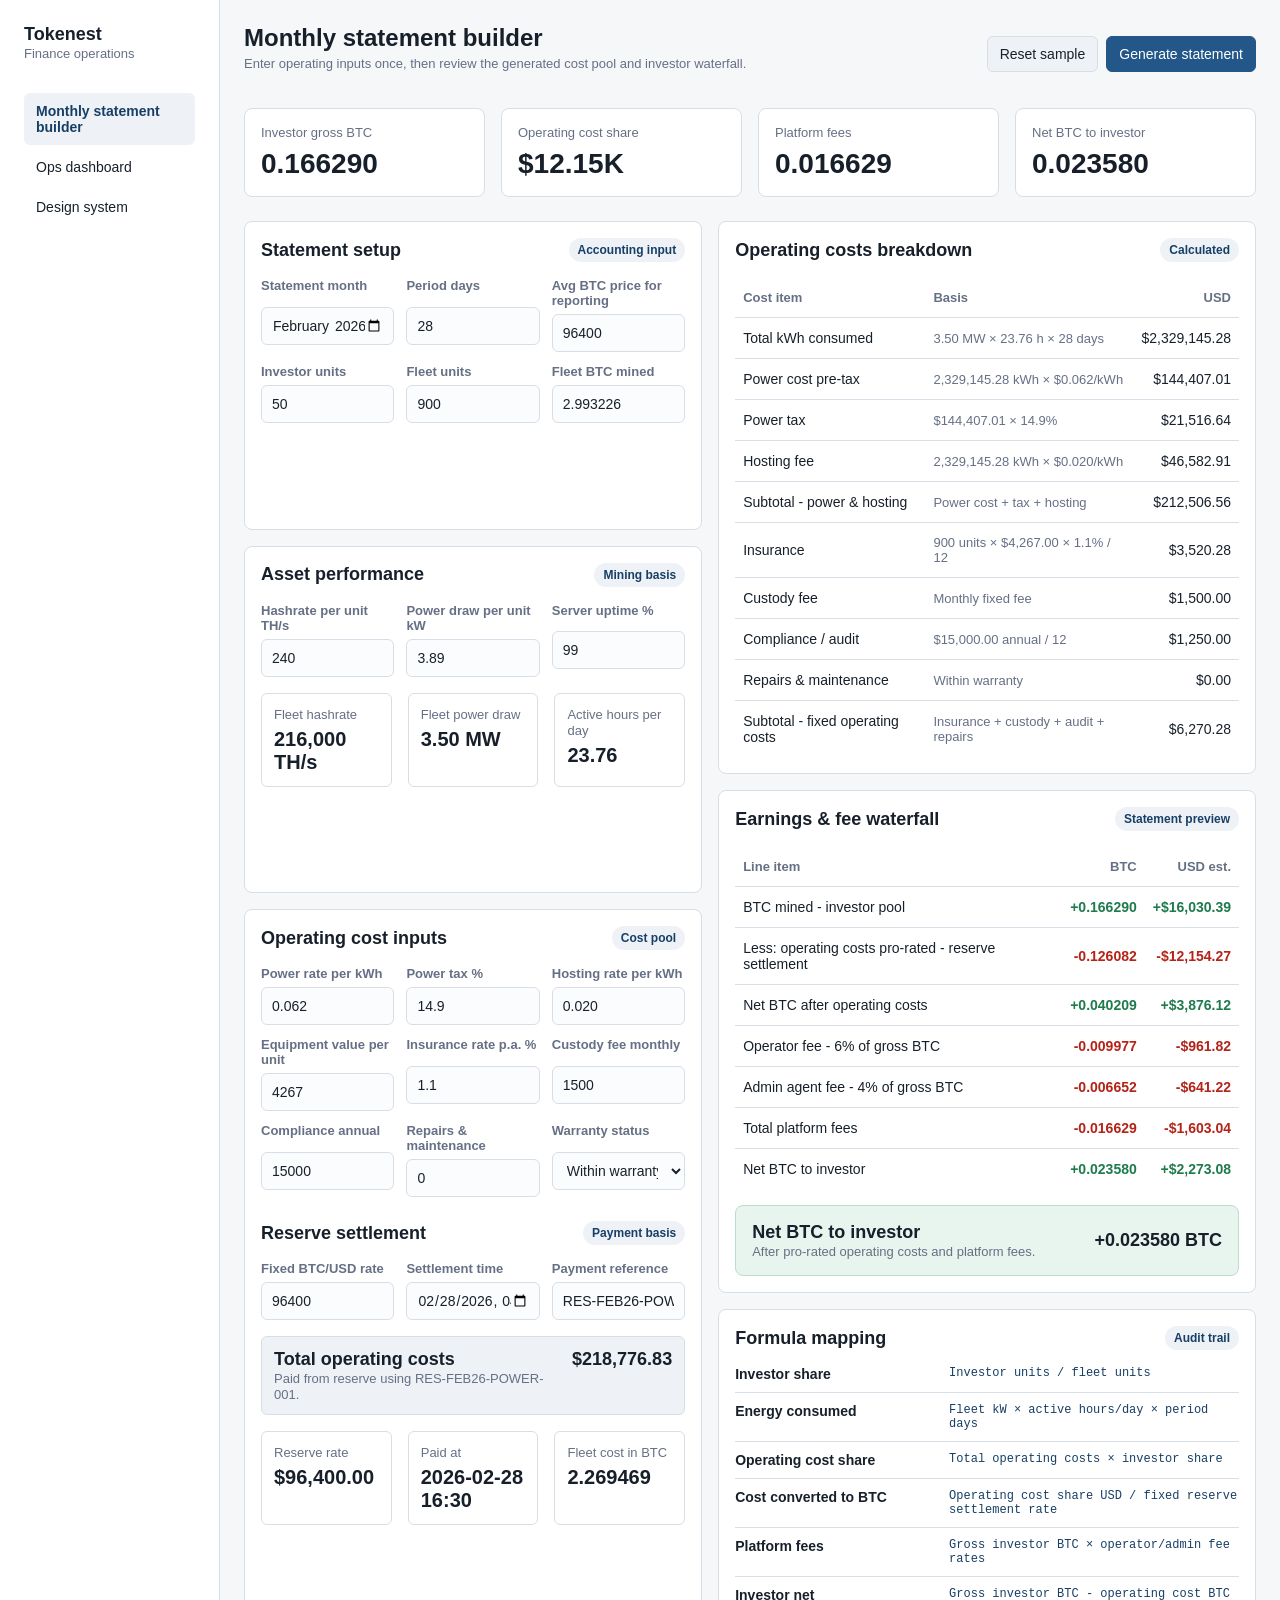
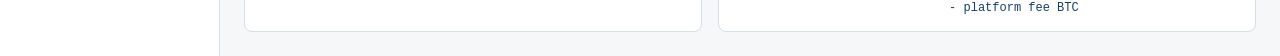
==== agent-style-demo/apps/tokenest-accounting-statement/index.html @ eafc8afa "Add Tokenest accounting statement demo" ====
<!doctype html>
<html lang="en">
  <head>
    <meta charset="utf-8">
    <meta name="viewport" content="width=device-width, initial-scale=1">
    <title>Tokenest Monthly Statement Builder</title>
    <link rel="stylesheet" href="../shared/shared.css">
    <style>
      :root {
        --field-bg: #fbfcfe;
        --accent-soft: #e8f4ee;
      }

      .workspace {
        display: grid;
        gap: var(--space-md);
        grid-template-columns: minmax(360px, 0.92fr) minmax(420px, 1.08fr);
      }

      .section-band {
        display: grid;
        gap: var(--space-md);
      }

      .form-grid {
        display: grid;
        gap: 12px;
        grid-template-columns: repeat(3, minmax(0, 1fr));
      }

      .form-grid.two {
        grid-template-columns: repeat(2, minmax(0, 1fr));
      }

      .field {
        display: grid;
        gap: 6px;
        min-width: 0;
      }

      label {
        color: var(--color-muted);
        font-size: var(--font-size-sm);
        font-weight: 650;
      }

      input,
      select {
        background: var(--field-bg);
        border: 1px solid var(--color-border);
        border-radius: var(--radius-sm);
        color: var(--color-text);
        font: inherit;
        height: 38px;
        min-width: 0;
        padding: 0 10px;
        width: 100%;
      }

      input:focus,
      select:focus {
        border-color: var(--color-brand);
        box-shadow: 0 0 0 3px rgba(35, 87, 137, 0.12);
        outline: 0;
      }

      .subhead {
        align-items: center;
        display: flex;
        justify-content: space-between;
        gap: var(--space-sm);
        margin-bottom: var(--space-md);
      }

      .subhead h2 {
        margin-bottom: 0;
      }

      .pill {
        background: var(--color-surface-muted);
        border-radius: 999px;
        color: var(--color-brand-strong);
        display: inline-flex;
        font-size: 12px;
        font-weight: 750;
        padding: 5px 9px;
        white-space: nowrap;
      }

      .line-total {
        background: var(--color-surface-muted);
        border: 1px solid var(--color-border);
        border-radius: var(--radius-sm);
        display: grid;
        grid-template-columns: minmax(0, 1fr) auto;
        gap: var(--space-sm);
        margin-top: var(--space-md);
        padding: 12px;
      }

      .line-total strong,
      .waterfall-total strong {
        font-size: var(--font-size-lg);
      }

      .formula-list {
        display: grid;
        gap: 10px;
      }

      .formula-row {
        border-bottom: 1px solid var(--color-border);
        display: grid;
        gap: 4px;
        grid-template-columns: minmax(150px, 0.42fr) minmax(0, 0.58fr);
        padding-bottom: 10px;
      }

      .formula-row:last-child {
        border-bottom: 0;
        padding-bottom: 0;
      }

      .formula-row code {
        color: var(--color-brand-strong);
        font-family: ui-monospace, SFMono-Regular, Menlo, Consolas, monospace;
        font-size: 12px;
        white-space: normal;
      }

      .table-wrap {
        overflow-x: auto;
      }

      .number {
        font-variant-numeric: tabular-nums;
        text-align: right;
        white-space: nowrap;
      }

      .waterfall-table td:nth-child(2),
      .waterfall-table td:nth-child(3),
      .waterfall-table th:nth-child(2),
      .waterfall-table th:nth-child(3) {
        text-align: right;
      }

      .positive {
        color: var(--color-success);
        font-weight: 700;
      }

      .negative {
        color: var(--color-danger);
        font-weight: 700;
      }

      .waterfall-total {
        align-items: center;
        background: var(--accent-soft);
        border: 1px solid #b9dec9;
        border-radius: var(--radius-md);
        display: grid;
        gap: var(--space-sm);
        grid-template-columns: minmax(0, 1fr) auto;
        margin-top: var(--space-md);
        padding: var(--space-md);
      }

      .audit-grid {
        display: grid;
        gap: var(--space-md);
        grid-template-columns: repeat(3, minmax(0, 1fr));
      }

      .audit-box {
        border: 1px solid var(--color-border);
        border-radius: var(--radius-sm);
        padding: 12px;
      }

      .audit-box strong {
        display: block;
        font-size: 20px;
        margin-top: 6px;
      }

      @media (max-width: 1180px) {
        .workspace,
        .content-grid {
          grid-template-columns: 1fr;
        }
      }

      @media (max-width: 760px) {
        .form-grid,
        .form-grid.two,
        .audit-grid,
        .metric-grid {
          grid-template-columns: 1fr;
        }

        .formula-row,
        .line-total,
        .waterfall-total {
          grid-template-columns: 1fr;
        }

        .number {
          text-align: left;
        }
      }
    </style>
  </head>
  <body>
    <div class="shell">
      <aside class="nav">
        <div class="brand">
          <strong>Tokenest</strong>
          <span>Finance operations</span>
        </div>
        <a class="active" href="#">Monthly statement builder</a>
        <a href="../codex-ops-dashboard/index.html">Ops dashboard</a>
        <a href="../../docs/design-system.md">Design system</a>
      </aside>

      <main class="main">
        <header class="topbar">
          <div>
            <h1>Monthly statement builder</h1>
            <p class="muted">Enter operating inputs once, then review the generated cost pool and investor waterfall.</p>
          </div>
          <div class="actions">
            <button class="btn secondary" type="button" id="resetBtn">Reset sample</button>
            <button class="btn primary" type="button">Generate statement</button>
          </div>
        </header>

        <section class="metric-grid" aria-label="Statement summary">
          <div class="panel">
            <div class="metric-label">Investor gross BTC</div>
            <div class="metric-value" id="metricInvestorBtc">0.166290</div>
          </div>
          <div class="panel">
            <div class="metric-label">Operating cost share</div>
            <div class="metric-value" id="metricCostShare">$12.15k</div>
          </div>
          <div class="panel">
            <div class="metric-label">Platform fees</div>
            <div class="metric-value" id="metricFees">0.016629</div>
          </div>
          <div class="panel">
            <div class="metric-label">Net BTC to investor</div>
            <div class="metric-value" id="metricNetBtc">0.023588</div>
          </div>
        </section>

        <section class="workspace">
          <div class="section-band">
            <div class="panel">
              <div class="subhead">
                <h2>Statement setup</h2>
                <span class="pill">Accounting input</span>
              </div>
              <div class="form-grid">
                <div class="field">
                  <label for="statementMonth">Statement month</label>
                  <input id="statementMonth" type="month" value="2026-02">
                </div>
                <div class="field">
                  <label for="periodDays">Period days</label>
                  <input id="periodDays" type="number" min="1" step="1" value="28">
                </div>
                <div class="field">
                  <label for="btcPrice">Avg BTC price for reporting</label>
                  <input id="btcPrice" type="number" min="0" step="100" value="96400">
                </div>
                <div class="field">
                  <label for="investorUnits">Investor units</label>
                  <input id="investorUnits" type="number" min="0" step="1" value="50">
                </div>
                <div class="field">
                  <label for="fleetUnits">Fleet units</label>
                  <input id="fleetUnits" type="number" min="1" step="1" value="900">
                </div>
                <div class="field">
                  <label for="grossBtc">Fleet BTC mined</label>
                  <input id="grossBtc" type="number" min="0" step="0.000001" value="2.993226">
                </div>
              </div>
            </div>

            <div class="panel">
              <div class="subhead">
                <h2>Asset performance</h2>
                <span class="pill">Mining basis</span>
              </div>
              <div class="form-grid">
                <div class="field">
                  <label for="hashratePerUnit">Hashrate per unit TH/s</label>
                  <input id="hashratePerUnit" type="number" min="0" step="1" value="240">
                </div>
                <div class="field">
                  <label for="powerDrawUnit">Power draw per unit kW</label>
                  <input id="powerDrawUnit" type="number" min="0" step="0.01" value="3.89">
                </div>
                <div class="field">
                  <label for="uptime">Server uptime %</label>
                  <input id="uptime" type="number" min="0" max="100" step="0.1" value="99">
                </div>
              </div>
              <div class="audit-grid" style="margin-top: 16px;">
                <div class="audit-box">
                  <span class="muted">Fleet hashrate</span>
                  <strong id="fleetHashrate">216,000 TH/s</strong>
                </div>
                <div class="audit-box">
                  <span class="muted">Fleet power draw</span>
                  <strong id="fleetPower">3.50 MW</strong>
                </div>
                <div class="audit-box">
                  <span class="muted">Active hours per day</span>
                  <strong id="activeHours">23.76</strong>
                </div>
              </div>
            </div>

            <div class="panel">
              <div class="subhead">
                <h2>Operating cost inputs</h2>
                <span class="pill">Cost pool</span>
              </div>
              <div class="form-grid">
                <div class="field">
                  <label for="powerRate">Power rate per kWh</label>
                  <input id="powerRate" type="number" min="0" step="0.001" value="0.062">
                </div>
                <div class="field">
                  <label for="powerTaxRate">Power tax %</label>
                  <input id="powerTaxRate" type="number" min="0" step="0.1" value="14.9">
                </div>
                <div class="field">
                  <label for="hostingRate">Hosting rate per kWh</label>
                  <input id="hostingRate" type="number" min="0" step="0.001" value="0.020">
                </div>
                <div class="field">
                  <label for="equipmentValue">Equipment value per unit</label>
                  <input id="equipmentValue" type="number" min="0" step="1" value="4267">
                </div>
                <div class="field">
                  <label for="insuranceRate">Insurance rate p.a. %</label>
                  <input id="insuranceRate" type="number" min="0" step="0.1" value="1.1">
                </div>
                <div class="field">
                  <label for="custodyFee">Custody fee monthly</label>
                  <input id="custodyFee" type="number" min="0" step="1" value="1500">
                </div>
                <div class="field">
                  <label for="auditAnnual">Compliance annual</label>
                  <input id="auditAnnual" type="number" min="0" step="100" value="15000">
                </div>
                <div class="field">
                  <label for="maintenance">Repairs & maintenance</label>
                  <input id="maintenance" type="number" min="0" step="100" value="0">
                </div>
                <div class="field">
                  <label for="warrantyStatus">Warranty status</label>
                  <select id="warrantyStatus">
                    <option>Within warranty</option>
                    <option>Out of warranty</option>
                  </select>
                </div>
              </div>
              <div class="subhead" style="margin-top: 24px;">
                <h2>Reserve settlement</h2>
                <span class="pill">Payment basis</span>
              </div>
              <div class="form-grid">
                <div class="field">
                  <label for="settlementRate">Fixed BTC/USD rate</label>
                  <input id="settlementRate" type="number" min="0" step="100" value="96400">
                </div>
                <div class="field">
                  <label for="settlementAt">Settlement time</label>
                  <input id="settlementAt" type="datetime-local" value="2026-02-28T16:30">
                </div>
                <div class="field">
                  <label for="settlementRef">Payment reference</label>
                  <input id="settlementRef" type="text" value="RES-FEB26-POWER-001">
                </div>
              </div>
              <div class="line-total">
                <span>
                  <strong>Total operating costs</strong><br>
                  <span class="muted" id="settlementSummary">Full fleet monthly cost pool paid from reserve, before investor pro-ration.</span>
                </span>
                <strong class="number" id="totalOperatingCosts">$218,762.52</strong>
              </div>
              <div class="audit-grid" style="margin-top: 16px;">
                <div class="audit-box">
                  <span class="muted">Reserve rate</span>
                  <strong id="settlementRatePreview">$96,400</strong>
                </div>
                <div class="audit-box">
                  <span class="muted">Paid at</span>
                  <strong id="settlementTimePreview">2026-02-28 16:30</strong>
                </div>
                <div class="audit-box">
                  <span class="muted">Fleet cost in BTC</span>
                  <strong id="fleetCostBtc">2.269321</strong>
                </div>
              </div>
            </div>
          </div>

          <div class="section-band">
            <div class="panel">
              <div class="subhead">
                <h2>Operating costs breakdown</h2>
                <span class="pill">Calculated</span>
              </div>
              <div class="table-wrap">
                <table>
                  <thead>
                    <tr>
                      <th>Cost item</th>
                      <th>Basis</th>
                      <th class="number">USD</th>
                    </tr>
                  </thead>
                  <tbody id="costRows"></tbody>
                </table>
              </div>
            </div>

            <div class="panel">
              <div class="subhead">
                <h2>Earnings & fee waterfall</h2>
                <span class="pill">Statement preview</span>
              </div>
              <div class="table-wrap">
                <table class="waterfall-table">
                  <thead>
                    <tr>
                      <th>Line item</th>
                      <th>BTC</th>
                      <th>USD est.</th>
                    </tr>
                  </thead>
                  <tbody id="waterfallRows"></tbody>
                </table>
              </div>
              <div class="waterfall-total">
                <span>
                  <strong>Net BTC to investor</strong><br>
                  <span class="muted">After pro-rated operating costs and platform fees.</span>
                </span>
                <strong class="number" id="netInvestorTotal">+0.023588 BTC</strong>
              </div>
            </div>

            <div class="panel">
              <div class="subhead">
                <h2>Formula mapping</h2>
                <span class="pill">Audit trail</span>
              </div>
              <div class="formula-list">
                <div class="formula-row">
                  <strong>Investor share</strong>
                  <code>Investor units / fleet units</code>
                </div>
                <div class="formula-row">
                  <strong>Energy consumed</strong>
                  <code>Fleet kW × active hours/day × period days</code>
                </div>
                <div class="formula-row">
                  <strong>Operating cost share</strong>
                  <code>Total operating costs × investor share</code>
                </div>
                <div class="formula-row">
                  <strong>Cost converted to BTC</strong>
                  <code>Operating cost share USD / fixed reserve settlement rate</code>
                </div>
                <div class="formula-row">
                  <strong>Platform fees</strong>
                  <code>Gross investor BTC × operator/admin fee rates</code>
                </div>
                <div class="formula-row">
                  <strong>Investor net</strong>
                  <code>Gross investor BTC - operating cost BTC - platform fee BTC</code>
                </div>
              </div>
            </div>
          </div>
        </section>
      </main>
    </div>

    <script>
      const defaults = {
        periodDays: 28,
        btcPrice: 96400,
        settlementRate: 96400,
        investorUnits: 50,
        fleetUnits: 900,
        grossBtc: 2.993226,
        hashratePerUnit: 240,
        powerDrawUnit: 3.89,
        uptime: 99,
        powerRate: 0.062,
        powerTaxRate: 14.9,
        hostingRate: 0.02,
        equipmentValue: 4267,
        insuranceRate: 1.1,
        custodyFee: 1500,
        auditAnnual: 15000,
        maintenance: 0
      };

      const ids = Object.keys(defaults);
      const money = new Intl.NumberFormat("en-US", {
        style: "currency",
        currency: "USD",
        maximumFractionDigits: 2
      });
      const compactMoney = new Intl.NumberFormat("en-US", {
        style: "currency",
        currency: "USD",
        notation: "compact",
        maximumFractionDigits: 2
      });
      const number = new Intl.NumberFormat("en-US", { maximumFractionDigits: 2 });

      function value(id) {
        return Number(document.getElementById(id).value) || 0;
      }

      function btc(value) {
        const sign = value > 0 ? "+" : value < 0 ? "-" : "";
        return `${sign}${Math.abs(value).toFixed(6)}`;
      }

      function usd(value) {
        const sign = value > 0 ? "+" : value < 0 ? "-" : "";
        return `${sign}${money.format(Math.abs(value))}`;
      }

      function row(label, basis, amount) {
        return `<tr><td>${label}</td><td class="muted">${basis}</td><td class="number">${money.format(amount)}</td></tr>`;
      }

      function displayDateTime(value) {
        if (!value) return "Not set";
        return value.replace("T", " ");
      }

      function waterfallRow(label, btcAmount, usdAmount, kind) {
        const tone = kind === "negative" ? "negative" : kind === "positive" ? "positive" : "";
        return `<tr><td>${label}</td><td class="number ${tone}">${btc(btcAmount)}</td><td class="number ${tone}">${usd(usdAmount)}</td></tr>`;
      }

      function calculate() {
        const periodDays = value("periodDays");
        const btcPrice = value("btcPrice");
        const settlementRate = value("settlementRate");
        const investorUnits = value("investorUnits");
        const fleetUnits = Math.max(value("fleetUnits"), 1);
        const share = investorUnits / fleetUnits;
        const grossBtc = value("grossBtc");
        const uptime = value("uptime") / 100;
        const activeHours = 24 * uptime;
        const fleetHashrate = fleetUnits * value("hashratePerUnit");
        const fleetKw = fleetUnits * value("powerDrawUnit");
        const fleetMw = fleetKw / 1000;
        const kwh = fleetKw * activeHours * periodDays;
        const powerCost = kwh * value("powerRate");
        const powerTax = powerCost * value("powerTaxRate") / 100;
        const hostingFee = kwh * value("hostingRate");
        const insurance = fleetUnits * value("equipmentValue") * value("insuranceRate") / 100 / 12;
        const custodyFee = value("custodyFee");
        const compliance = value("auditAnnual") / 12;
        const maintenance = value("maintenance");
        const powerHostingSubtotal = powerCost + powerTax + hostingFee;
        const fixedSubtotal = insurance + custodyFee + compliance + maintenance;
        const totalOperating = powerHostingSubtotal + fixedSubtotal;
        const investorGrossBtc = grossBtc * share;
        const investorGrossUsd = investorGrossBtc * btcPrice;
        const operatingShareUsd = totalOperating * share;
        const operatingShareBtc = settlementRate ? operatingShareUsd / settlementRate : 0;
        const netAfterCostsBtc = investorGrossBtc - operatingShareBtc;
        const operatorFeeBtc = investorGrossBtc * 0.06;
        const adminFeeBtc = investorGrossBtc * 0.04;
        const totalFeeBtc = operatorFeeBtc + adminFeeBtc;
        const netInvestorBtc = netAfterCostsBtc - totalFeeBtc;

        document.getElementById("fleetHashrate").textContent = `${number.format(fleetHashrate)} TH/s`;
        document.getElementById("fleetPower").textContent = `${fleetMw.toFixed(2)} MW`;
        document.getElementById("activeHours").textContent = activeHours.toFixed(2);
        document.getElementById("totalOperatingCosts").textContent = money.format(totalOperating);
        document.getElementById("settlementRatePreview").textContent = money.format(settlementRate);
        document.getElementById("settlementTimePreview").textContent = displayDateTime(document.getElementById("settlementAt").value);
        document.getElementById("fleetCostBtc").textContent = settlementRate ? (totalOperating / settlementRate).toFixed(6) : "0.000000";
        document.getElementById("settlementSummary").textContent = `Paid from reserve using ${document.getElementById("settlementRef").value || "no payment reference"}.`;
        document.getElementById("metricInvestorBtc").textContent = investorGrossBtc.toFixed(6);
        document.getElementById("metricCostShare").textContent = compactMoney.format(operatingShareUsd);
        document.getElementById("metricFees").textContent = totalFeeBtc.toFixed(6);
        document.getElementById("metricNetBtc").textContent = netInvestorBtc.toFixed(6);
        document.getElementById("netInvestorTotal").textContent = `${btc(netInvestorBtc)} BTC`;

        document.getElementById("costRows").innerHTML = [
          row("Total kWh consumed", `${fleetMw.toFixed(2)} MW × ${activeHours.toFixed(2)} h × ${periodDays} days`, kwh),
          row("Power cost pre-tax", `${number.format(kwh)} kWh × $${value("powerRate").toFixed(3)}/kWh`, powerCost),
          row("Power tax", `${money.format(powerCost)} × ${value("powerTaxRate").toFixed(1)}%`, powerTax),
          row("Hosting fee", `${number.format(kwh)} kWh × $${value("hostingRate").toFixed(3)}/kWh`, hostingFee),
          row("Subtotal - power & hosting", "Power cost + tax + hosting", powerHostingSubtotal),
          row("Insurance", `${fleetUnits} units × ${money.format(value("equipmentValue"))} × ${value("insuranceRate").toFixed(1)}% / 12`, insurance),
          row("Custody fee", "Monthly fixed fee", custodyFee),
          row("Compliance / audit", `${money.format(value("auditAnnual"))} annual / 12`, compliance),
          row("Repairs & maintenance", document.getElementById("warrantyStatus").value, maintenance),
          row("Subtotal - fixed operating costs", "Insurance + custody + audit + repairs", fixedSubtotal)
        ].join("");

        document.getElementById("waterfallRows").innerHTML = [
          waterfallRow("BTC mined - investor pool", investorGrossBtc, investorGrossUsd, "positive"),
          waterfallRow("Less: operating costs pro-rated - reserve settlement", -operatingShareBtc, -operatingShareUsd, "negative"),
          waterfallRow("Net BTC after operating costs", netAfterCostsBtc, netAfterCostsBtc * btcPrice, "positive"),
          waterfallRow("Operator fee - 6% of gross BTC", -operatorFeeBtc, -operatorFeeBtc * btcPrice, "negative"),
          waterfallRow("Admin agent fee - 4% of gross BTC", -adminFeeBtc, -adminFeeBtc * btcPrice, "negative"),
          waterfallRow("Total platform fees", -totalFeeBtc, -totalFeeBtc * btcPrice, "negative"),
          waterfallRow("Net BTC to investor", netInvestorBtc, netInvestorBtc * btcPrice, "positive")
        ].join("");
      }

      ids.forEach((id) => document.getElementById(id).addEventListener("input", calculate));
      ["settlementAt", "settlementRef"].forEach((id) => document.getElementById(id).addEventListener("input", calculate));
      document.getElementById("warrantyStatus").addEventListener("change", calculate);
      document.getElementById("resetBtn").addEventListener("click", () => {
        ids.forEach((id) => {
          document.getElementById(id).value = defaults[id];
        });
        document.getElementById("statementMonth").value = "2026-02";
        document.getElementById("settlementAt").value = "2026-02-28T16:30";
        document.getElementById("settlementRef").value = "RES-FEB26-POWER-001";
        document.getElementById("warrantyStatus").value = "Within warranty";
        calculate();
      });

      calculate();
    </script>
  </body>
</html>
---- agent-style-demo/apps/shared/shared.css ----
:root {
  --color-bg: #f6f7f9;
  --color-surface: #ffffff;
  --color-surface-muted: #eef2f6;
  --color-border: #d8dee6;
  --color-text: #17202a;
  --color-muted: #667085;
  --color-brand: #235789;
  --color-brand-strong: #173f66;
  --color-success: #1f7a4d;
  --color-warning: #a15c00;
  --color-danger: #b42318;
  --space-xs: 4px;
  --space-sm: 8px;
  --space-md: 16px;
  --space-lg: 24px;
  --space-xl: 32px;
  --radius-sm: 6px;
  --radius-md: 8px;
  --font-family: -apple-system, BlinkMacSystemFont, "Segoe UI", sans-serif;
  --font-size-sm: 13px;
  --font-size-md: 14px;
  --font-size-lg: 18px;
  --font-size-xl: 24px;
}

* {
  box-sizing: border-box;
}

body {
  margin: 0;
  background: var(--color-bg);
  color: var(--color-text);
  font-family: var(--font-family);
  font-size: var(--font-size-md);
}

.shell {
  display: grid;
  grid-template-columns: 220px minmax(0, 1fr);
  min-height: 100vh;
}

.nav {
  background: var(--color-surface);
  border-right: 1px solid var(--color-border);
  padding: var(--space-lg);
}

.brand {
  margin-bottom: var(--space-xl);
}

.brand strong {
  display: block;
  font-size: var(--font-size-lg);
}

.brand span,
.muted {
  color: var(--color-muted);
  font-size: var(--font-size-sm);
}

.nav a {
  display: block;
  color: var(--color-text);
  text-decoration: none;
  padding: 10px 12px;
  border-radius: var(--radius-sm);
  margin-bottom: var(--space-xs);
}

.nav a.active {
  background: var(--color-surface-muted);
  color: var(--color-brand-strong);
  font-weight: 650;
}

.main {
  padding: var(--space-lg);
}

.topbar {
  display: flex;
  align-items: center;
  justify-content: space-between;
  gap: var(--space-md);
  margin-bottom: var(--space-lg);
}

h1,
h2,
h3,
p {
  margin-top: 0;
}

h1 {
  font-size: var(--font-size-xl);
  margin-bottom: var(--space-xs);
}

h2 {
  font-size: var(--font-size-lg);
  margin-bottom: var(--space-md);
}

.actions {
  display: flex;
  gap: var(--space-sm);
  flex-wrap: wrap;
}

.btn {
  border: 1px solid var(--color-border);
  border-radius: var(--radius-sm);
  background: var(--color-surface);
  color: var(--color-text);
  cursor: pointer;
  font: inherit;
  min-height: 36px;
  padding: 0 12px;
}

.btn.primary {
  background: var(--color-brand);
  border-color: var(--color-brand);
  color: white;
}

.btn.secondary {
  background: var(--color-surface-muted);
}

.metric-grid {
  display: grid;
  grid-template-columns: repeat(4, minmax(0, 1fr));
  gap: var(--space-md);
  margin-bottom: var(--space-lg);
}

.panel {
  background: var(--color-surface);
  border: 1px solid var(--color-border);
  border-radius: var(--radius-md);
  padding: var(--space-md);
}

.metric-label {
  color: var(--color-muted);
  font-size: var(--font-size-sm);
  margin-bottom: var(--space-sm);
}

.metric-value {
  font-size: 28px;
  font-weight: 750;
}

.content-grid {
  display: grid;
  grid-template-columns: minmax(0, 1.45fr) minmax(280px, 0.55fr);
  gap: var(--space-md);
}

table {
  border-collapse: collapse;
  width: 100%;
}

th,
td {
  border-bottom: 1px solid var(--color-border);
  padding: 12px 8px;
  text-align: left;
  vertical-align: middle;
}

th {
  color: var(--color-muted);
  font-size: var(--font-size-sm);
  font-weight: 650;
}

tr:last-child td {
  border-bottom: 0;
}

.status {
  border-radius: 999px;
  display: inline-flex;
  font-size: 12px;
  font-weight: 700;
  line-height: 1;
  padding: 5px 8px;
}

.status.ok {
  background: #e8f4ee;
  color: var(--color-success);
}

.status.warn {
  background: #fff3df;
  color: var(--color-warning);
}

.status.danger {
  background: #fdecea;
  color: var(--color-danger);
}

.stack {
  display: grid;
  gap: var(--space-md);
}

.list {
  display: grid;
  gap: 12px;
}

.list-item {
  border-bottom: 1px solid var(--color-border);
  padding-bottom: 12px;
}

.list-item:last-child {
  border-bottom: 0;
  padding-bottom: 0;
}

@media (max-width: 880px) {
  .shell {
    grid-template-columns: 1fr;
  }

  .nav {
    border-bottom: 1px solid var(--color-border);
    border-right: 0;
  }

  .metric-grid,
  .content-grid {
    grid-template-columns: 1fr;
  }

  .topbar {
    align-items: flex-start;
    flex-direction: column;
  }
}
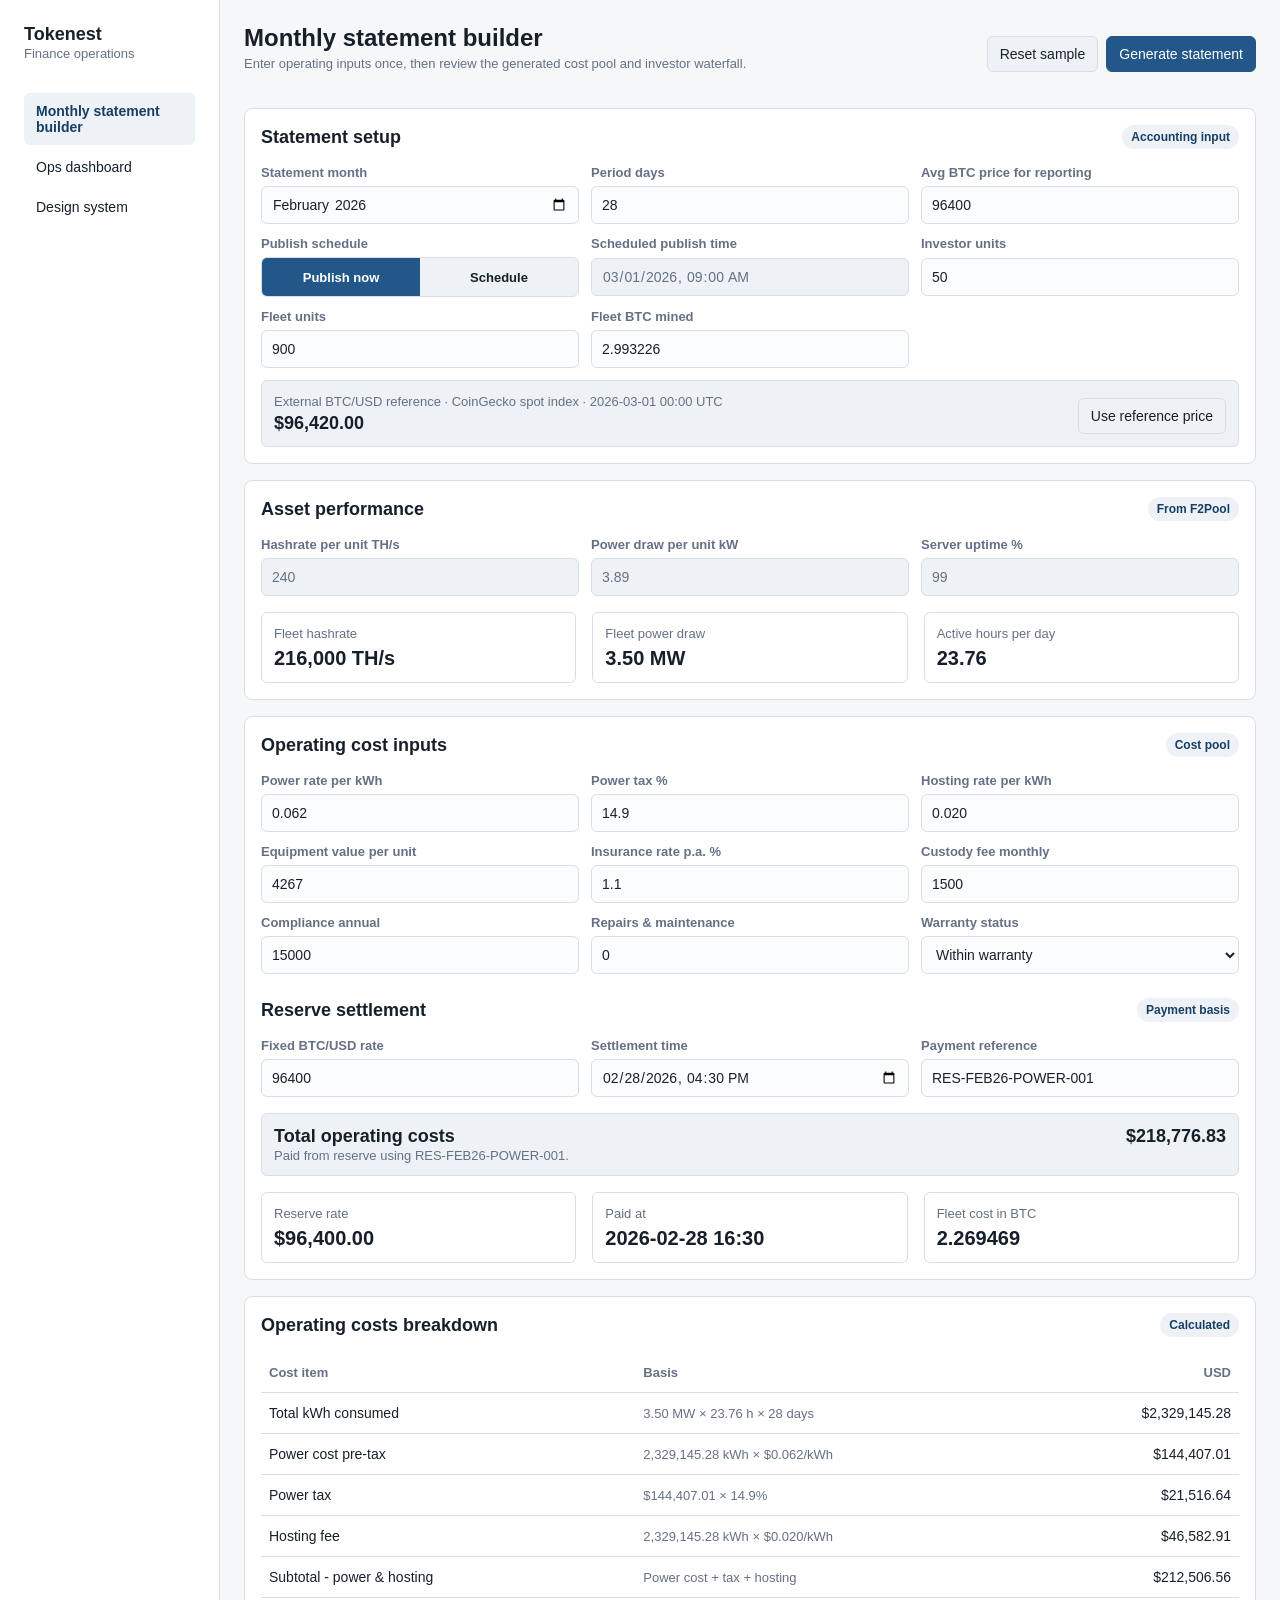
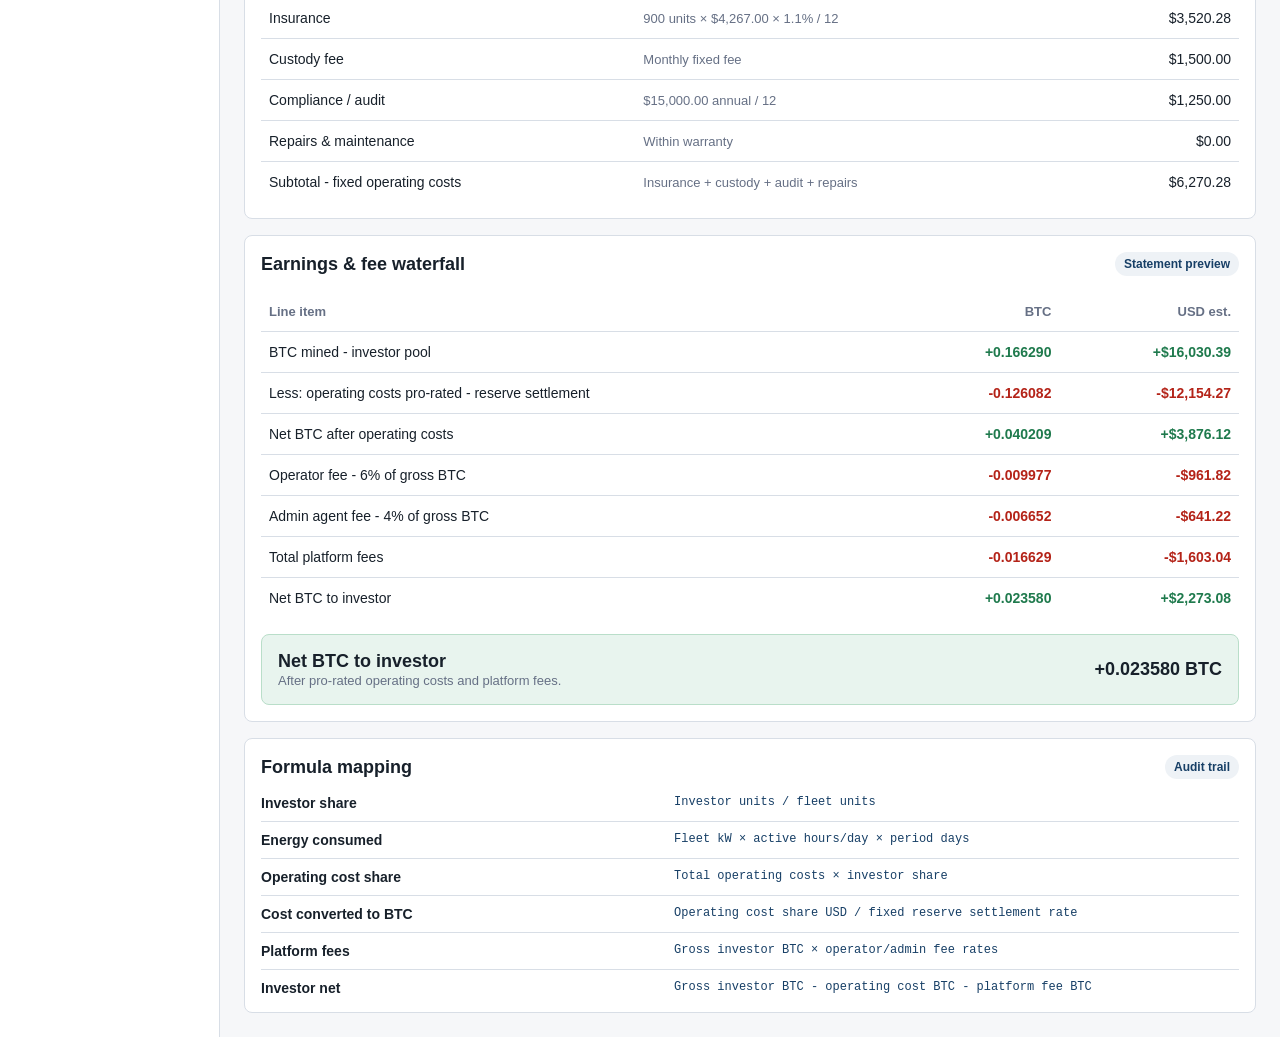
==== commit 405ae3f9: "Update accounting statement demo layout" ====
--- a/agent-style-demo/apps/tokenest-accounting-statement/index.html
+++ b/agent-style-demo/apps/tokenest-accounting-statement/index.html
@@ -14,7 +14,7 @@
       .workspace {
         display: grid;
         gap: var(--space-md);
-        grid-template-columns: minmax(360px, 0.92fr) minmax(420px, 1.08fr);
+        grid-template-columns: minmax(0, 1fr);
       }
 
       .section-band {
@@ -64,6 +64,60 @@
         outline: 0;
       }
 
+      input:disabled,
+      input[readonly],
+      select:disabled {
+        background: #eef2f6;
+        color: var(--color-muted);
+        cursor: not-allowed;
+      }
+
+      .segmented {
+        background: var(--color-surface-muted);
+        border: 1px solid var(--color-border);
+        border-radius: var(--radius-sm);
+        display: grid;
+        grid-template-columns: repeat(2, minmax(0, 1fr));
+        overflow: hidden;
+      }
+
+      .segmented label {
+        color: var(--color-text);
+        cursor: pointer;
+        display: grid;
+        min-height: 38px;
+        place-items: center;
+      }
+
+      .segmented input {
+        position: absolute;
+        opacity: 0;
+        pointer-events: none;
+      }
+
+      .segmented label:has(input:checked) {
+        background: var(--color-brand);
+        color: white;
+      }
+
+      .reference-strip {
+        align-items: end;
+        background: var(--color-surface-muted);
+        border: 1px solid var(--color-border);
+        border-radius: var(--radius-sm);
+        display: grid;
+        gap: var(--space-md);
+        grid-template-columns: minmax(0, 1fr) auto;
+        margin-top: 12px;
+        padding: 12px;
+      }
+
+      .reference-strip strong {
+        display: block;
+        font-size: var(--font-size-lg);
+        margin-top: 4px;
+      }
+
       .subhead {
         align-items: center;
         display: flex;
@@ -186,7 +240,6 @@
       }
 
       @media (max-width: 1180px) {
-        .workspace,
         .content-grid {
           grid-template-columns: 1fr;
         }
@@ -195,14 +248,14 @@
       @media (max-width: 760px) {
         .form-grid,
         .form-grid.two,
-        .audit-grid,
-        .metric-grid {
+        .audit-grid {
           grid-template-columns: 1fr;
         }
 
         .formula-row,
         .line-total,
-        .waterfall-total {
+        .waterfall-total,
+        .reference-strip {
           grid-template-columns: 1fr;
         }
 
@@ -236,25 +289,6 @@
           </div>
         </header>
 
-        <section class="metric-grid" aria-label="Statement summary">
-          <div class="panel">
-            <div class="metric-label">Investor gross BTC</div>
-            <div class="metric-value" id="metricInvestorBtc">0.166290</div>
-          </div>
-          <div class="panel">
-            <div class="metric-label">Operating cost share</div>
-            <div class="metric-value" id="metricCostShare">$12.15k</div>
-          </div>
-          <div class="panel">
-            <div class="metric-label">Platform fees</div>
-            <div class="metric-value" id="metricFees">0.016629</div>
-          </div>
-          <div class="panel">
-            <div class="metric-label">Net BTC to investor</div>
-            <div class="metric-value" id="metricNetBtc">0.023588</div>
-          </div>
-        </section>
-
         <section class="workspace">
           <div class="section-band">
             <div class="panel">
@@ -276,6 +310,17 @@
                   <input id="btcPrice" type="number" min="0" step="100" value="96400">
                 </div>
                 <div class="field">
+                  <label>Publish schedule</label>
+                  <div class="segmented" role="radiogroup" aria-label="Publish schedule">
+                    <label><input type="radio" name="publishMode" value="now" checked>Publish now</label>
+                    <label><input type="radio" name="publishMode" value="scheduled">Schedule</label>
+                  </div>
+                </div>
+                <div class="field">
+                  <label for="publishAt">Scheduled publish time</label>
+                  <input id="publishAt" type="datetime-local" value="2026-03-01T09:00" disabled>
+                </div>
+                <div class="field">
                   <label for="investorUnits">Investor units</label>
                   <input id="investorUnits" type="number" min="0" step="1" value="50">
                 </div>
@@ -287,26 +332,33 @@
                   <label for="grossBtc">Fleet BTC mined</label>
                   <input id="grossBtc" type="number" min="0" step="0.000001" value="2.993226">
                 </div>
+              </div>
+              <div class="reference-strip">
+                <div>
+                  <span class="muted">External BTC/USD reference · CoinGecko spot index · 2026-03-01 00:00 UTC</span>
+                  <strong id="externalBtcPrice">$96,420</strong>
+                </div>
+                <button class="btn secondary" type="button" id="useExternalPrice">Use reference price</button>
               </div>
             </div>
 
             <div class="panel">
               <div class="subhead">
                 <h2>Asset performance</h2>
-                <span class="pill">Mining basis</span>
+                <span class="pill">From F2Pool</span>
               </div>
               <div class="form-grid">
                 <div class="field">
                   <label for="hashratePerUnit">Hashrate per unit TH/s</label>
-                  <input id="hashratePerUnit" type="number" min="0" step="1" value="240">
+                  <input id="hashratePerUnit" type="number" min="0" step="1" value="240" disabled>
                 </div>
                 <div class="field">
                   <label for="powerDrawUnit">Power draw per unit kW</label>
-                  <input id="powerDrawUnit" type="number" min="0" step="0.01" value="3.89">
+                  <input id="powerDrawUnit" type="number" min="0" step="0.01" value="3.89" disabled>
                 </div>
                 <div class="field">
                   <label for="uptime">Server uptime %</label>
-                  <input id="uptime" type="number" min="0" max="100" step="0.1" value="99">
+                  <input id="uptime" type="number" min="0" max="100" step="0.1" value="99" disabled>
                 </div>
               </div>
               <div class="audit-grid" style="margin-top: 16px;">
@@ -517,16 +569,11 @@
         maintenance: 0
       };
 
+      const externalReferencePrice = 96420;
       const ids = Object.keys(defaults);
       const money = new Intl.NumberFormat("en-US", {
         style: "currency",
         currency: "USD",
-        maximumFractionDigits: 2
-      });
-      const compactMoney = new Intl.NumberFormat("en-US", {
-        style: "currency",
-        currency: "USD",
-        notation: "compact",
         maximumFractionDigits: 2
       });
       const number = new Intl.NumberFormat("en-US", { maximumFractionDigits: 2 });
@@ -601,10 +648,6 @@
         document.getElementById("settlementTimePreview").textContent = displayDateTime(document.getElementById("settlementAt").value);
         document.getElementById("fleetCostBtc").textContent = settlementRate ? (totalOperating / settlementRate).toFixed(6) : "0.000000";
         document.getElementById("settlementSummary").textContent = `Paid from reserve using ${document.getElementById("settlementRef").value || "no payment reference"}.`;
-        document.getElementById("metricInvestorBtc").textContent = investorGrossBtc.toFixed(6);
-        document.getElementById("metricCostShare").textContent = compactMoney.format(operatingShareUsd);
-        document.getElementById("metricFees").textContent = totalFeeBtc.toFixed(6);
-        document.getElementById("metricNetBtc").textContent = netInvestorBtc.toFixed(6);
         document.getElementById("netInvestorTotal").textContent = `${btc(netInvestorBtc)} BTC`;
 
         document.getElementById("costRows").innerHTML = [
@@ -631,20 +674,37 @@
         ].join("");
       }
 
+      function syncPublishSchedule() {
+        const mode = document.querySelector('input[name="publishMode"]:checked').value;
+        document.getElementById("publishAt").disabled = mode !== "scheduled";
+      }
+
       ids.forEach((id) => document.getElementById(id).addEventListener("input", calculate));
       ["settlementAt", "settlementRef"].forEach((id) => document.getElementById(id).addEventListener("input", calculate));
+      document.getElementById("externalBtcPrice").textContent = money.format(externalReferencePrice);
+      document.getElementById("useExternalPrice").addEventListener("click", () => {
+        document.getElementById("btcPrice").value = externalReferencePrice;
+        calculate();
+      });
+      document.querySelectorAll('input[name="publishMode"]').forEach((input) => {
+        input.addEventListener("change", syncPublishSchedule);
+      });
       document.getElementById("warrantyStatus").addEventListener("change", calculate);
       document.getElementById("resetBtn").addEventListener("click", () => {
         ids.forEach((id) => {
           document.getElementById(id).value = defaults[id];
         });
         document.getElementById("statementMonth").value = "2026-02";
+        document.querySelector('input[name="publishMode"][value="now"]').checked = true;
+        document.getElementById("publishAt").value = "2026-03-01T09:00";
         document.getElementById("settlementAt").value = "2026-02-28T16:30";
         document.getElementById("settlementRef").value = "RES-FEB26-POWER-001";
         document.getElementById("warrantyStatus").value = "Within warranty";
+        syncPublishSchedule();
         calculate();
       });
 
+      syncPublishSchedule();
       calculate();
     </script>
   </body>
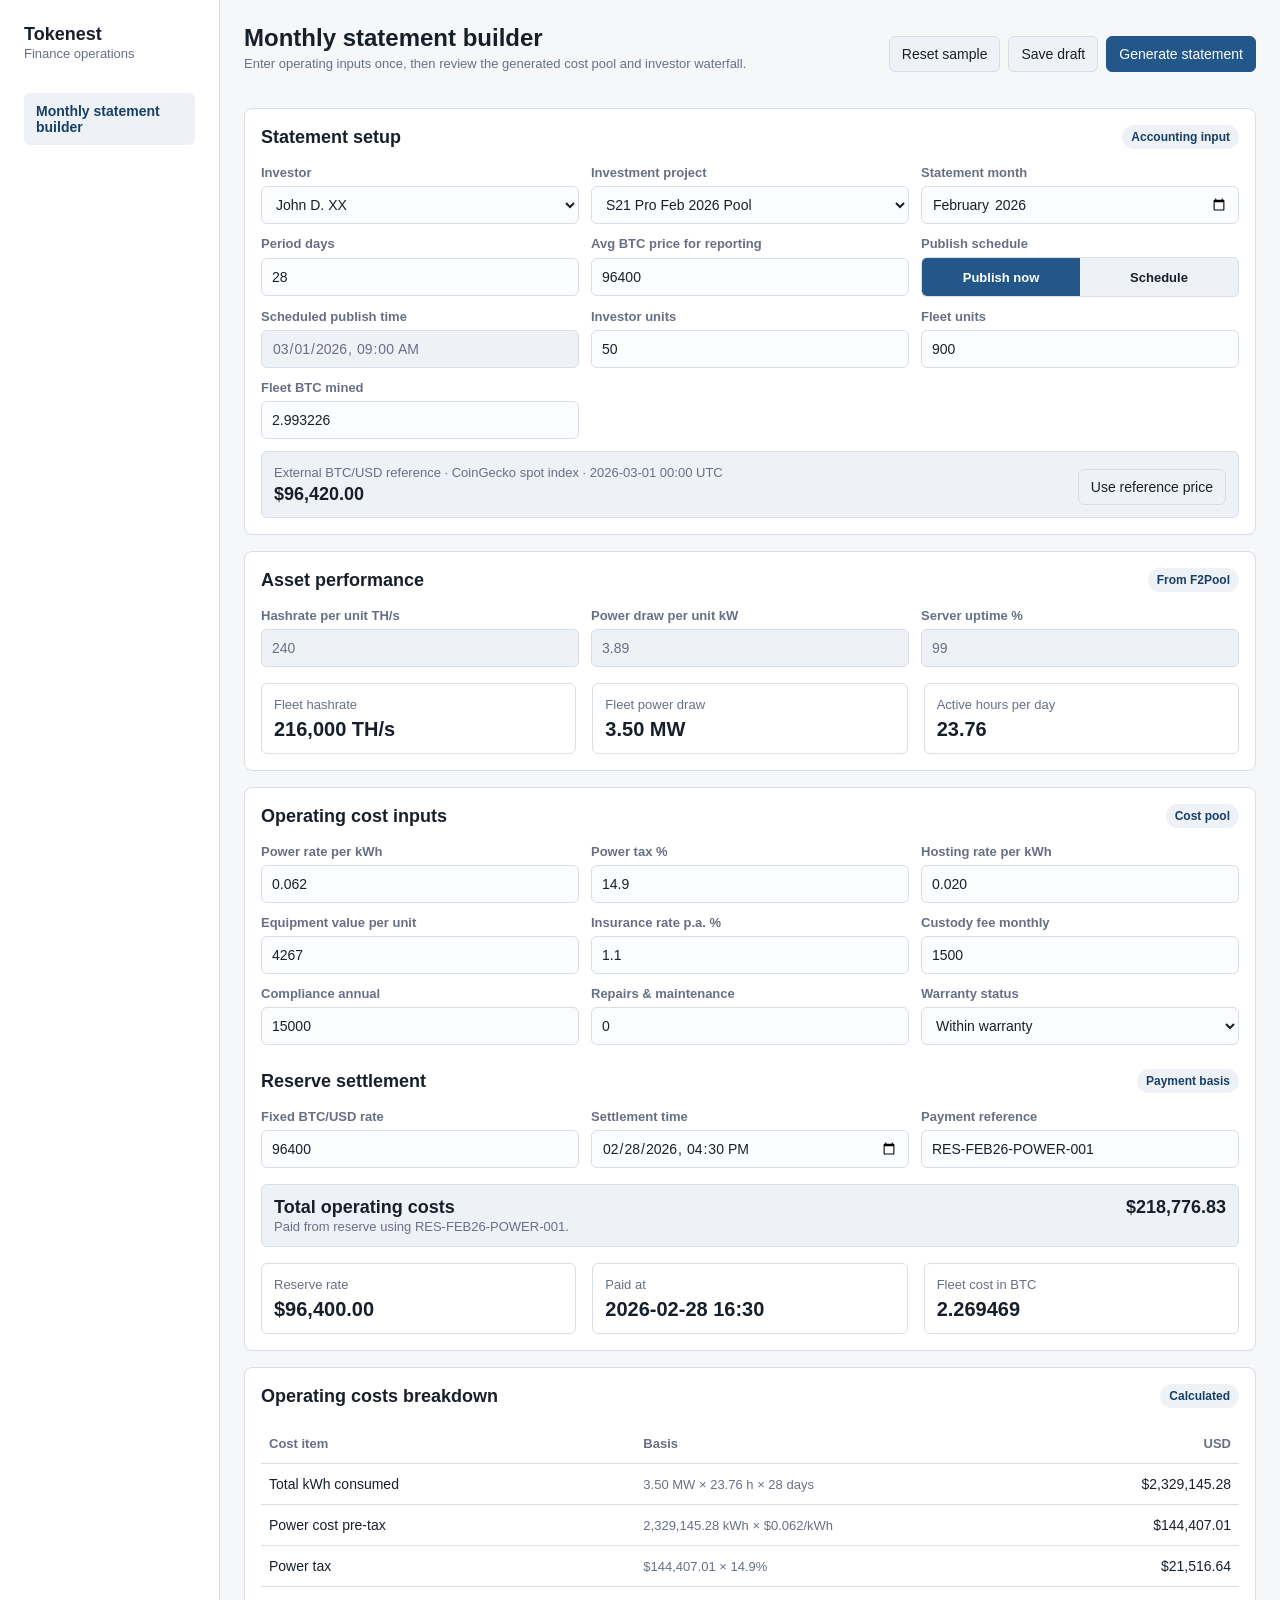
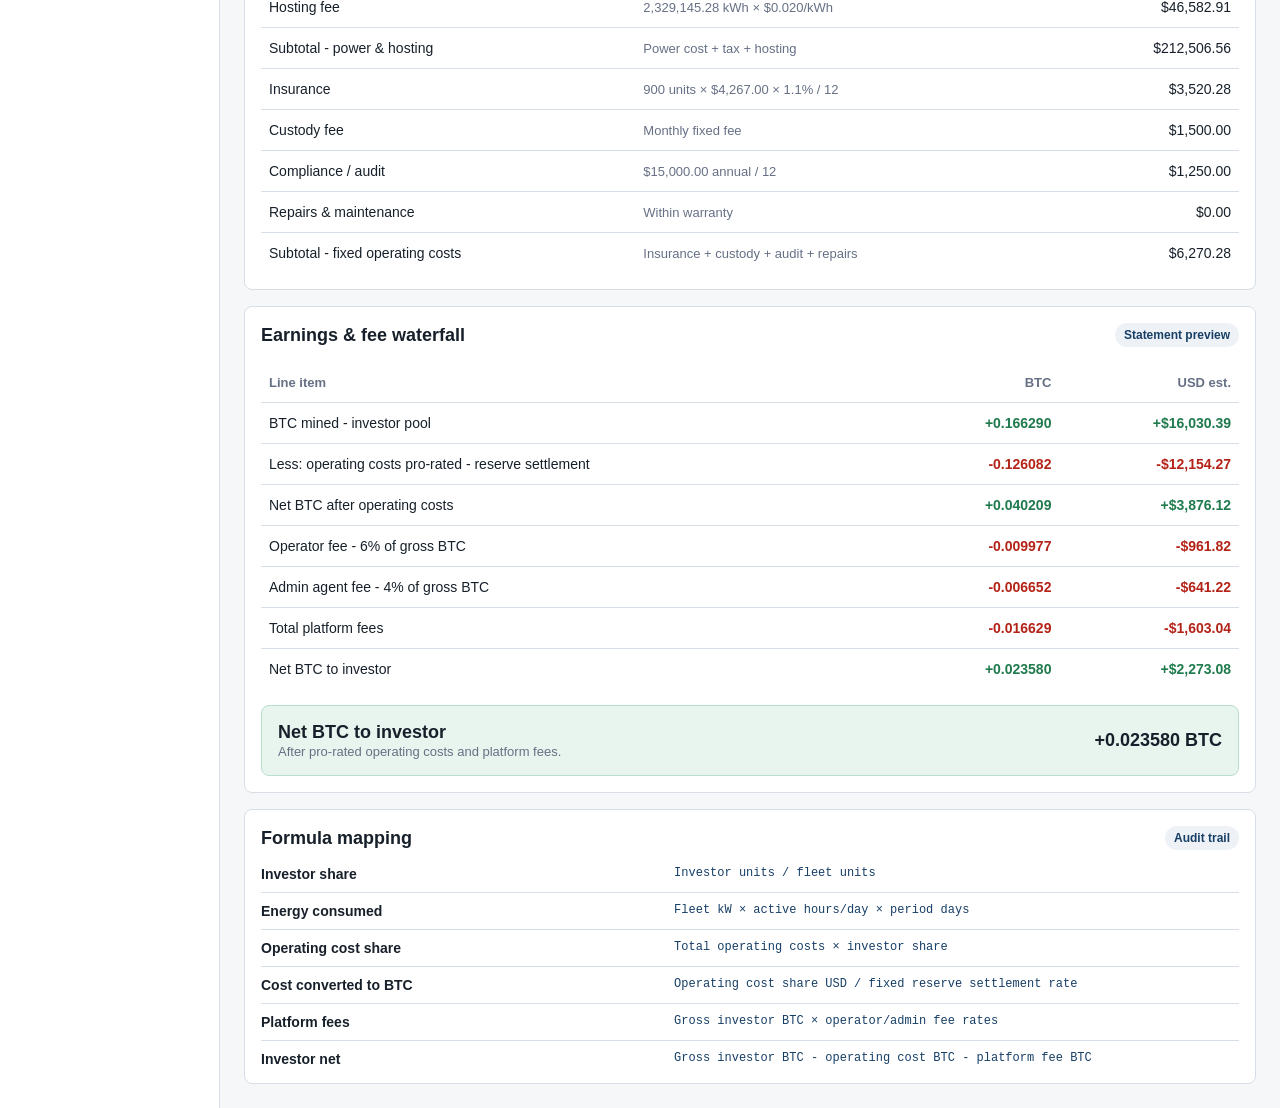
==== commit de4a8f5b: "Add statement preview and draft workflow" ====
--- a/agent-style-demo/apps/tokenest-accounting-statement/index.html
+++ b/agent-style-demo/apps/tokenest-accounting-statement/index.html
@@ -239,6 +239,172 @@
         margin-top: 6px;
       }
 
+      .modal-backdrop {
+        align-items: center;
+        background: rgba(23, 32, 42, 0.48);
+        display: none;
+        inset: 0;
+        justify-content: center;
+        padding: var(--space-lg);
+        position: fixed;
+        z-index: 10;
+      }
+
+      .modal-backdrop.open {
+        display: flex;
+      }
+
+      .modal {
+        background: var(--color-surface);
+        border-radius: var(--radius-md);
+        box-shadow: 0 24px 80px rgba(23, 32, 42, 0.24);
+        max-height: calc(100vh - 48px);
+        overflow: auto;
+        width: min(1100px, 100%);
+      }
+
+      .modal.compact {
+        width: min(420px, 100%);
+      }
+
+      .modal-header {
+        align-items: center;
+        border-bottom: 1px solid var(--color-border);
+        display: flex;
+        gap: var(--space-md);
+        justify-content: space-between;
+        padding: var(--space-md);
+        position: sticky;
+        top: 0;
+        background: var(--color-surface);
+        z-index: 1;
+      }
+
+      .modal-header h2 {
+        margin-bottom: 0;
+      }
+
+      .modal-body {
+        padding: var(--space-md);
+      }
+
+      .summary-strip {
+        display: grid;
+        gap: 12px;
+        grid-template-columns: repeat(4, minmax(0, 1fr));
+        margin-bottom: var(--space-md);
+      }
+
+      .summary-item {
+        background: var(--color-surface-muted);
+        border: 1px solid var(--color-border);
+        border-radius: var(--radius-sm);
+        padding: 12px;
+      }
+
+      .summary-item strong {
+        display: block;
+        margin-top: 4px;
+      }
+
+      .pdf-page {
+        background: white;
+        border: 1px solid var(--color-border);
+        color: #1d2733;
+        margin: 0 auto;
+        max-width: 860px;
+        min-height: 1100px;
+        padding: 38px 44px;
+      }
+
+      .pdf-topline {
+        align-items: start;
+        border-bottom: 1px solid #cfd6df;
+        display: flex;
+        justify-content: space-between;
+        gap: var(--space-md);
+        padding-bottom: 12px;
+      }
+
+      .pdf-brand strong {
+        display: block;
+        font-size: 18px;
+      }
+
+      .pdf-confidential {
+        color: #667085;
+        font-size: 12px;
+        text-align: right;
+      }
+
+      .pdf-title {
+        align-items: start;
+        display: grid;
+        gap: var(--space-md);
+        grid-template-columns: minmax(0, 1fr) auto;
+        margin: 24px 0;
+      }
+
+      .pdf-title h2 {
+        font-size: 24px;
+        letter-spacing: 0;
+        margin-bottom: 6px;
+      }
+
+      .pdf-meta {
+        color: #344054;
+        font-size: 13px;
+        line-height: 1.7;
+        text-align: right;
+      }
+
+      .pdf-section {
+        margin-top: 22px;
+      }
+
+      .pdf-section h3 {
+        border-bottom: 1px solid #cfd6df;
+        font-size: 14px;
+        margin-bottom: 8px;
+        padding-bottom: 7px;
+        text-transform: uppercase;
+      }
+
+      .pdf-grid {
+        display: grid;
+        gap: var(--space-md);
+        grid-template-columns: repeat(2, minmax(0, 1fr));
+      }
+
+      .pdf-table {
+        border-collapse: collapse;
+        font-size: 12px;
+        width: 100%;
+      }
+
+      .pdf-table th,
+      .pdf-table td {
+        border-bottom: 1px solid #dde3ea;
+        padding: 8px 6px;
+      }
+
+      .pdf-table th {
+        color: #667085;
+        font-weight: 700;
+        text-transform: uppercase;
+      }
+
+      .pdf-table .right {
+        text-align: right;
+        white-space: nowrap;
+      }
+
+      .pdf-note {
+        color: #667085;
+        font-size: 12px;
+        margin-top: 18px;
+      }
+
       @media (max-width: 1180px) {
         .content-grid {
           grid-template-columns: 1fr;
@@ -255,8 +421,16 @@
         .formula-row,
         .line-total,
         .waterfall-total,
-        .reference-strip {
+        .reference-strip,
+        .summary-strip,
+        .pdf-title,
+        .pdf-grid {
           grid-template-columns: 1fr;
+        }
+
+        .pdf-meta,
+        .pdf-confidential {
+          text-align: left;
         }
 
         .number {
@@ -273,8 +447,6 @@
           <span>Finance operations</span>
         </div>
         <a class="active" href="#">Monthly statement builder</a>
-        <a href="../codex-ops-dashboard/index.html">Ops dashboard</a>
-        <a href="../../docs/design-system.md">Design system</a>
       </aside>
 
       <main class="main">
@@ -285,7 +457,8 @@
           </div>
           <div class="actions">
             <button class="btn secondary" type="button" id="resetBtn">Reset sample</button>
-            <button class="btn primary" type="button">Generate statement</button>
+            <button class="btn secondary" type="button" id="saveDraftBtn">Save draft</button>
+            <button class="btn primary" type="button" id="generateStatementBtn">Generate statement</button>
           </div>
         </header>
 
@@ -297,6 +470,22 @@
                 <span class="pill">Accounting input</span>
               </div>
               <div class="form-grid">
+                <div class="field">
+                  <label for="investorSelect">Investor</label>
+                  <select id="investorSelect">
+                    <option value="John D. XX" data-account="TKD-INV-00047" data-wallet="bc1qxy2...x0w1h">John D. XX</option>
+                    <option value="Avery Chen" data-account="TKD-INV-00082" data-wallet="bc1qav3...m9k2p">Avery Chen</option>
+                    <option value="Northstar Digital Fund" data-account="TKD-INV-00118" data-wallet="bc1qns8...v4r7z">Northstar Digital Fund</option>
+                  </select>
+                </div>
+                <div class="field">
+                  <label for="projectSelect">Investment project</label>
+                  <select id="projectSelect">
+                    <option value="S21 Pro Feb 2026 Pool" data-units="50" data-fleet="900">S21 Pro Feb 2026 Pool</option>
+                    <option value="S21 Pro March Expansion" data-units="24" data-fleet="600">S21 Pro March Expansion</option>
+                    <option value="Hydro Mining Pilot" data-units="12" data-fleet="320">Hydro Mining Pilot</option>
+                  </select>
+                </div>
                 <div class="field">
                   <label for="statementMonth">Statement month</label>
                   <input id="statementMonth" type="month" value="2026-02">
@@ -546,6 +735,152 @@
           </div>
         </section>
       </main>
+    </div>
+
+    <div class="modal-backdrop" id="draftModal" role="dialog" aria-modal="true" aria-labelledby="draftTitle">
+      <div class="modal compact">
+        <div class="modal-header">
+          <h2 id="draftTitle">Draft saved</h2>
+          <button class="btn secondary" type="button" data-close-modal>Close</button>
+        </div>
+        <div class="modal-body">
+          <p class="muted">Statement saved as draft. Accounting can return to this month, investor, and project before publishing.</p>
+        </div>
+      </div>
+    </div>
+
+    <div class="modal-backdrop" id="previewModal" role="dialog" aria-modal="true" aria-labelledby="previewTitle">
+      <div class="modal">
+        <div class="modal-header">
+          <div>
+            <h2 id="previewTitle">PDF preview</h2>
+            <p class="muted" style="margin-bottom: 0;">Generated statement preview before publish.</p>
+          </div>
+          <div class="actions">
+            <button class="btn secondary" type="button" data-close-modal>Close</button>
+            <button class="btn primary" type="button">Publish statement</button>
+          </div>
+        </div>
+        <div class="modal-body">
+          <h2>Preview summary</h2>
+          <div class="summary-strip" aria-label="PDF preview summary">
+            <div class="summary-item">
+              <span class="muted">Project</span>
+              <strong id="previewProject">S21 Pro Feb 2026 Pool</strong>
+            </div>
+            <div class="summary-item">
+              <span class="muted">Report month</span>
+              <strong id="previewMonth">2026-02</strong>
+            </div>
+            <div class="summary-item">
+              <span class="muted">Investor</span>
+              <strong id="previewInvestor">John D. XX</strong>
+            </div>
+            <div class="summary-item">
+              <span class="muted">Publish schedule</span>
+              <strong id="previewSchedule">Publish now</strong>
+            </div>
+          </div>
+
+          <article class="pdf-page" aria-label="Investor monthly mining statement PDF preview">
+            <div class="pdf-topline">
+              <div class="pdf-brand">
+                <strong>TKD Group</strong>
+                <span class="muted">tkdgroup.sg</span>
+              </div>
+              <div class="pdf-confidential">
+                138 Market Street, #05-01 & #05-02, CapitaGreen, Singapore 048946<br>
+                Private & Confidential
+              </div>
+            </div>
+
+            <div class="pdf-title">
+              <div>
+                <h2>MONTHLY MINING STATEMENT</h2>
+                <p class="muted" id="pdfProjectLine">S21 Pro Feb 2026 Pool</p>
+              </div>
+              <div class="pdf-meta">
+                Statement No. <strong id="pdfStatementNo">TKD-2026-02-0047</strong><br>
+                Period <strong id="pdfPeriod">01 Feb - 28 Feb 2026</strong><br>
+                Issued <strong id="pdfIssued">01 Mar 2026</strong>
+              </div>
+            </div>
+
+            <table class="pdf-table">
+              <tbody>
+                <tr>
+                  <th>Company name</th>
+                  <td id="pdfInvestorName">John D. XX</td>
+                  <th>Account ID</th>
+                  <td id="pdfAccountId">TKD-INV-00047</td>
+                </tr>
+                <tr>
+                  <th>Project</th>
+                  <td id="pdfProjectName">S21 Pro Feb 2026 Pool</td>
+                  <th>BTC wallet</th>
+                  <td id="pdfWallet">bc1qxy2...x0w1h</td>
+                </tr>
+              </tbody>
+            </table>
+
+            <section class="pdf-section">
+              <h3>1. Asset & mining performance</h3>
+              <div class="pdf-grid">
+                <table class="pdf-table">
+                  <tbody>
+                    <tr><td>Model</td><td class="right">Antminer S21 Pro</td></tr>
+                    <tr><td>Investor units owned</td><td class="right" id="pdfInvestorUnits">50</td></tr>
+                    <tr><td>Hashrate per unit</td><td class="right" id="pdfHashrateUnit">240 TH/s</td></tr>
+                    <tr><td>Total fleet hashrate</td><td class="right" id="pdfFleetHashrate">216,000 TH/s</td></tr>
+                    <tr><td>Power draw per unit</td><td class="right" id="pdfPowerUnit">3.89 kW</td></tr>
+                  </tbody>
+                </table>
+                <table class="pdf-table">
+                  <tbody>
+                    <tr><td>Period days</td><td class="right" id="pdfDays">28</td></tr>
+                    <tr><td>Server uptime</td><td class="right" id="pdfUptime">99.0%</td></tr>
+                    <tr><td>Total BTC mined gross</td><td class="right" id="pdfGrossBtc">2.993226 BTC</td></tr>
+                    <tr><td>Total BTC mined investor pool</td><td class="right" id="pdfInvestorBtc">0.166290 BTC</td></tr>
+                    <tr><td>Avg BTC price for reporting</td><td class="right" id="pdfBtcPrice">$96,400</td></tr>
+                  </tbody>
+                </table>
+              </div>
+            </section>
+
+            <section class="pdf-section">
+              <h3>2. Operating costs</h3>
+              <table class="pdf-table">
+                <thead>
+                  <tr>
+                    <th>Cost item</th>
+                    <th>Basis</th>
+                    <th class="right">USD</th>
+                  </tr>
+                </thead>
+                <tbody id="pdfCostRows"></tbody>
+              </table>
+            </section>
+
+            <section class="pdf-section">
+              <h3>3. Earnings & fee waterfall</h3>
+              <table class="pdf-table">
+                <thead>
+                  <tr>
+                    <th>Line item</th>
+                    <th class="right">BTC</th>
+                    <th class="right">USD est.</th>
+                  </tr>
+                </thead>
+                <tbody id="pdfWaterfallRows"></tbody>
+              </table>
+            </section>
+
+            <p class="pdf-note">
+              USD estimates use the reporting BTC price. Operating cost BTC conversion uses the fixed reserve settlement rate and settlement time captured by accounting.
+            </p>
+          </article>
+        </div>
+      </div>
     </div>
 
     <script>
@@ -571,6 +906,7 @@
 
       const externalReferencePrice = 96420;
       const ids = Object.keys(defaults);
+      let latestData = {};
       const money = new Intl.NumberFormat("en-US", {
         style: "currency",
         currency: "USD",
@@ -604,6 +940,41 @@
       function waterfallRow(label, btcAmount, usdAmount, kind) {
         const tone = kind === "negative" ? "negative" : kind === "positive" ? "positive" : "";
         return `<tr><td>${label}</td><td class="number ${tone}">${btc(btcAmount)}</td><td class="number ${tone}">${usd(usdAmount)}</td></tr>`;
+      }
+
+      function pdfMoney(value) {
+        return money.format(value);
+      }
+
+      function selectedOption(id) {
+        const select = document.getElementById(id);
+        return select.options[select.selectedIndex];
+      }
+
+      function scheduleLabel() {
+        const mode = document.querySelector('input[name="publishMode"]:checked').value;
+        return mode === "scheduled" ? displayDateTime(document.getElementById("publishAt").value) : "Publish now";
+      }
+
+      function periodLabel(monthValue, days) {
+        if (!monthValue) return `${days} days`;
+        const [year, month] = monthValue.split("-").map(Number);
+        const date = new Date(year, month - 1, 1);
+        const monthName = date.toLocaleString("en-US", { month: "short" });
+        return `01 ${monthName} - ${String(days).padStart(2, "0")} ${monthName} ${year}`;
+      }
+
+      function issuedLabel() {
+        const mode = document.querySelector('input[name="publishMode"]:checked').value;
+        if (mode === "scheduled" && document.getElementById("publishAt").value) {
+          return displayDateTime(document.getElementById("publishAt").value);
+        }
+        return "Preview only";
+      }
+
+      function statementNumber(monthValue) {
+        const suffix = monthValue ? monthValue.replace("-", "-") : "DRAFT";
+        return `TKD-${suffix}-DRAFT`;
       }
 
       function calculate() {
@@ -639,6 +1010,43 @@
         const adminFeeBtc = investorGrossBtc * 0.04;
         const totalFeeBtc = operatorFeeBtc + adminFeeBtc;
         const netInvestorBtc = netAfterCostsBtc - totalFeeBtc;
+        const costRowsData = [
+          ["Total kWh consumed", `${fleetMw.toFixed(2)} MW × ${activeHours.toFixed(2)} h × ${periodDays} days`, kwh],
+          ["Power cost pre-tax", `${number.format(kwh)} kWh × $${value("powerRate").toFixed(3)}/kWh`, powerCost],
+          ["Power tax", `${money.format(powerCost)} × ${value("powerTaxRate").toFixed(1)}%`, powerTax],
+          ["Hosting fee", `${number.format(kwh)} kWh × $${value("hostingRate").toFixed(3)}/kWh`, hostingFee],
+          ["Subtotal - power & hosting", "Power cost + tax + hosting", powerHostingSubtotal],
+          ["Insurance", `${fleetUnits} units × ${money.format(value("equipmentValue"))} × ${value("insuranceRate").toFixed(1)}% / 12`, insurance],
+          ["Custody fee", "Monthly fixed fee", custodyFee],
+          ["Compliance / audit", `${money.format(value("auditAnnual"))} annual / 12`, compliance],
+          ["Repairs & maintenance", document.getElementById("warrantyStatus").value, maintenance],
+          ["Subtotal - fixed operating costs", "Insurance + custody + audit + repairs", fixedSubtotal],
+          ["Total operating costs", "Power & hosting + fixed operating costs", totalOperating]
+        ];
+        const waterfallRowsData = [
+          ["BTC mined - investor pool", investorGrossBtc, investorGrossUsd, "positive"],
+          ["Less: operating costs pro-rated - reserve settlement", -operatingShareBtc, -operatingShareUsd, "negative"],
+          ["Net BTC after operating costs", netAfterCostsBtc, netAfterCostsBtc * btcPrice, "positive"],
+          ["Operator fee - 6% of gross BTC", -operatorFeeBtc, -operatorFeeBtc * btcPrice, "negative"],
+          ["Admin agent fee - 4% of gross BTC", -adminFeeBtc, -adminFeeBtc * btcPrice, "negative"],
+          ["Total platform fees", -totalFeeBtc, -totalFeeBtc * btcPrice, "negative"],
+          ["Net BTC to investor", netInvestorBtc, netInvestorBtc * btcPrice, "positive"]
+        ];
+        latestData = {
+          periodDays,
+          btcPrice,
+          settlementRate,
+          investorUnits,
+          fleetUnits,
+          grossBtc,
+          fleetHashrate,
+          fleetMw,
+          uptime,
+          investorGrossBtc,
+          totalOperating,
+          costRowsData,
+          waterfallRowsData
+        };
 
         document.getElementById("fleetHashrate").textContent = `${number.format(fleetHashrate)} TH/s`;
         document.getElementById("fleetPower").textContent = `${fleetMw.toFixed(2)} MW`;
@@ -650,28 +1058,14 @@
         document.getElementById("settlementSummary").textContent = `Paid from reserve using ${document.getElementById("settlementRef").value || "no payment reference"}.`;
         document.getElementById("netInvestorTotal").textContent = `${btc(netInvestorBtc)} BTC`;
 
-        document.getElementById("costRows").innerHTML = [
-          row("Total kWh consumed", `${fleetMw.toFixed(2)} MW × ${activeHours.toFixed(2)} h × ${periodDays} days`, kwh),
-          row("Power cost pre-tax", `${number.format(kwh)} kWh × $${value("powerRate").toFixed(3)}/kWh`, powerCost),
-          row("Power tax", `${money.format(powerCost)} × ${value("powerTaxRate").toFixed(1)}%`, powerTax),
-          row("Hosting fee", `${number.format(kwh)} kWh × $${value("hostingRate").toFixed(3)}/kWh`, hostingFee),
-          row("Subtotal - power & hosting", "Power cost + tax + hosting", powerHostingSubtotal),
-          row("Insurance", `${fleetUnits} units × ${money.format(value("equipmentValue"))} × ${value("insuranceRate").toFixed(1)}% / 12`, insurance),
-          row("Custody fee", "Monthly fixed fee", custodyFee),
-          row("Compliance / audit", `${money.format(value("auditAnnual"))} annual / 12`, compliance),
-          row("Repairs & maintenance", document.getElementById("warrantyStatus").value, maintenance),
-          row("Subtotal - fixed operating costs", "Insurance + custody + audit + repairs", fixedSubtotal)
-        ].join("");
-
-        document.getElementById("waterfallRows").innerHTML = [
-          waterfallRow("BTC mined - investor pool", investorGrossBtc, investorGrossUsd, "positive"),
-          waterfallRow("Less: operating costs pro-rated - reserve settlement", -operatingShareBtc, -operatingShareUsd, "negative"),
-          waterfallRow("Net BTC after operating costs", netAfterCostsBtc, netAfterCostsBtc * btcPrice, "positive"),
-          waterfallRow("Operator fee - 6% of gross BTC", -operatorFeeBtc, -operatorFeeBtc * btcPrice, "negative"),
-          waterfallRow("Admin agent fee - 4% of gross BTC", -adminFeeBtc, -adminFeeBtc * btcPrice, "negative"),
-          waterfallRow("Total platform fees", -totalFeeBtc, -totalFeeBtc * btcPrice, "negative"),
-          waterfallRow("Net BTC to investor", netInvestorBtc, netInvestorBtc * btcPrice, "positive")
-        ].join("");
+        document.getElementById("costRows").innerHTML = costRowsData
+          .filter(([label]) => label !== "Total operating costs")
+          .map(([label, basis, amount]) => row(label, basis, amount))
+          .join("");
+
+        document.getElementById("waterfallRows").innerHTML = waterfallRowsData
+          .map(([label, btcAmount, usdAmount, kind]) => waterfallRow(label, btcAmount, usdAmount, kind))
+          .join("");
       }
 
       function syncPublishSchedule() {
@@ -679,21 +1073,105 @@
         document.getElementById("publishAt").disabled = mode !== "scheduled";
       }
 
+      function syncProjectDefaults() {
+        const project = selectedOption("projectSelect");
+        document.getElementById("investorUnits").value = project.dataset.units || document.getElementById("investorUnits").value;
+        document.getElementById("fleetUnits").value = project.dataset.fleet || document.getElementById("fleetUnits").value;
+        calculate();
+      }
+
+      function openModal(id) {
+        document.getElementById(id).classList.add("open");
+      }
+
+      function closeModals() {
+        document.querySelectorAll(".modal-backdrop").forEach((modal) => modal.classList.remove("open"));
+      }
+
+      function pdfCostRow(label, basis, amount) {
+        return `<tr><td>${label}</td><td>${basis}</td><td class="right">${pdfMoney(amount)}</td></tr>`;
+      }
+
+      function pdfWaterfallRow(label, btcAmount, usdAmount) {
+        return `<tr><td>${label}</td><td class="right">${btc(btcAmount)}</td><td class="right">${usd(usdAmount)}</td></tr>`;
+      }
+
+      function fillPreview() {
+        calculate();
+        const investor = selectedOption("investorSelect");
+        const project = selectedOption("projectSelect");
+        const month = document.getElementById("statementMonth").value;
+        const schedule = scheduleLabel();
+
+        document.getElementById("previewProject").textContent = project.value;
+        document.getElementById("previewMonth").textContent = month || "Not set";
+        document.getElementById("previewInvestor").textContent = investor.value;
+        document.getElementById("previewSchedule").textContent = schedule;
+        document.getElementById("pdfProjectLine").textContent = project.value;
+        document.getElementById("pdfProjectName").textContent = project.value;
+        document.getElementById("pdfInvestorName").textContent = investor.value;
+        document.getElementById("pdfAccountId").textContent = investor.dataset.account;
+        document.getElementById("pdfWallet").textContent = investor.dataset.wallet;
+        document.getElementById("pdfStatementNo").textContent = statementNumber(month);
+        document.getElementById("pdfPeriod").textContent = periodLabel(month, latestData.periodDays);
+        document.getElementById("pdfIssued").textContent = issuedLabel();
+        document.getElementById("pdfInvestorUnits").textContent = latestData.investorUnits;
+        document.getElementById("pdfHashrateUnit").textContent = `${value("hashratePerUnit")} TH/s`;
+        document.getElementById("pdfFleetHashrate").textContent = `${number.format(latestData.fleetHashrate)} TH/s`;
+        document.getElementById("pdfPowerUnit").textContent = `${value("powerDrawUnit").toFixed(2)} kW`;
+        document.getElementById("pdfDays").textContent = latestData.periodDays;
+        document.getElementById("pdfUptime").textContent = `${value("uptime").toFixed(1)}%`;
+        document.getElementById("pdfGrossBtc").textContent = `${latestData.grossBtc.toFixed(6)} BTC`;
+        document.getElementById("pdfInvestorBtc").textContent = `${latestData.investorGrossBtc.toFixed(6)} BTC`;
+        document.getElementById("pdfBtcPrice").textContent = pdfMoney(latestData.btcPrice);
+        document.getElementById("pdfCostRows").innerHTML = latestData.costRowsData
+          .map(([label, basis, amount]) => pdfCostRow(label, basis, amount))
+          .join("");
+        document.getElementById("pdfWaterfallRows").innerHTML = latestData.waterfallRowsData
+          .map(([label, btcAmount, usdAmount]) => pdfWaterfallRow(label, btcAmount, usdAmount))
+          .join("");
+      }
+
       ids.forEach((id) => document.getElementById(id).addEventListener("input", calculate));
       ["settlementAt", "settlementRef"].forEach((id) => document.getElementById(id).addEventListener("input", calculate));
+      ["investorSelect", "statementMonth", "publishAt"].forEach((id) => {
+        document.getElementById(id).addEventListener("input", calculate);
+      });
+      document.getElementById("projectSelect").addEventListener("change", syncProjectDefaults);
       document.getElementById("externalBtcPrice").textContent = money.format(externalReferencePrice);
       document.getElementById("useExternalPrice").addEventListener("click", () => {
         document.getElementById("btcPrice").value = externalReferencePrice;
         calculate();
       });
       document.querySelectorAll('input[name="publishMode"]').forEach((input) => {
-        input.addEventListener("change", syncPublishSchedule);
+        input.addEventListener("change", () => {
+          syncPublishSchedule();
+          calculate();
+        });
       });
       document.getElementById("warrantyStatus").addEventListener("change", calculate);
+      document.getElementById("saveDraftBtn").addEventListener("click", () => openModal("draftModal"));
+      document.getElementById("generateStatementBtn").addEventListener("click", () => {
+        fillPreview();
+        openModal("previewModal");
+      });
+      document.querySelectorAll("[data-close-modal]").forEach((button) => {
+        button.addEventListener("click", closeModals);
+      });
+      document.querySelectorAll(".modal-backdrop").forEach((modal) => {
+        modal.addEventListener("click", (event) => {
+          if (event.target === modal) closeModals();
+        });
+      });
+      document.addEventListener("keydown", (event) => {
+        if (event.key === "Escape") closeModals();
+      });
       document.getElementById("resetBtn").addEventListener("click", () => {
         ids.forEach((id) => {
           document.getElementById(id).value = defaults[id];
         });
+        document.getElementById("investorSelect").selectedIndex = 0;
+        document.getElementById("projectSelect").selectedIndex = 0;
         document.getElementById("statementMonth").value = "2026-02";
         document.querySelector('input[name="publishMode"][value="now"]').checked = true;
         document.getElementById("publishAt").value = "2026-03-01T09:00";
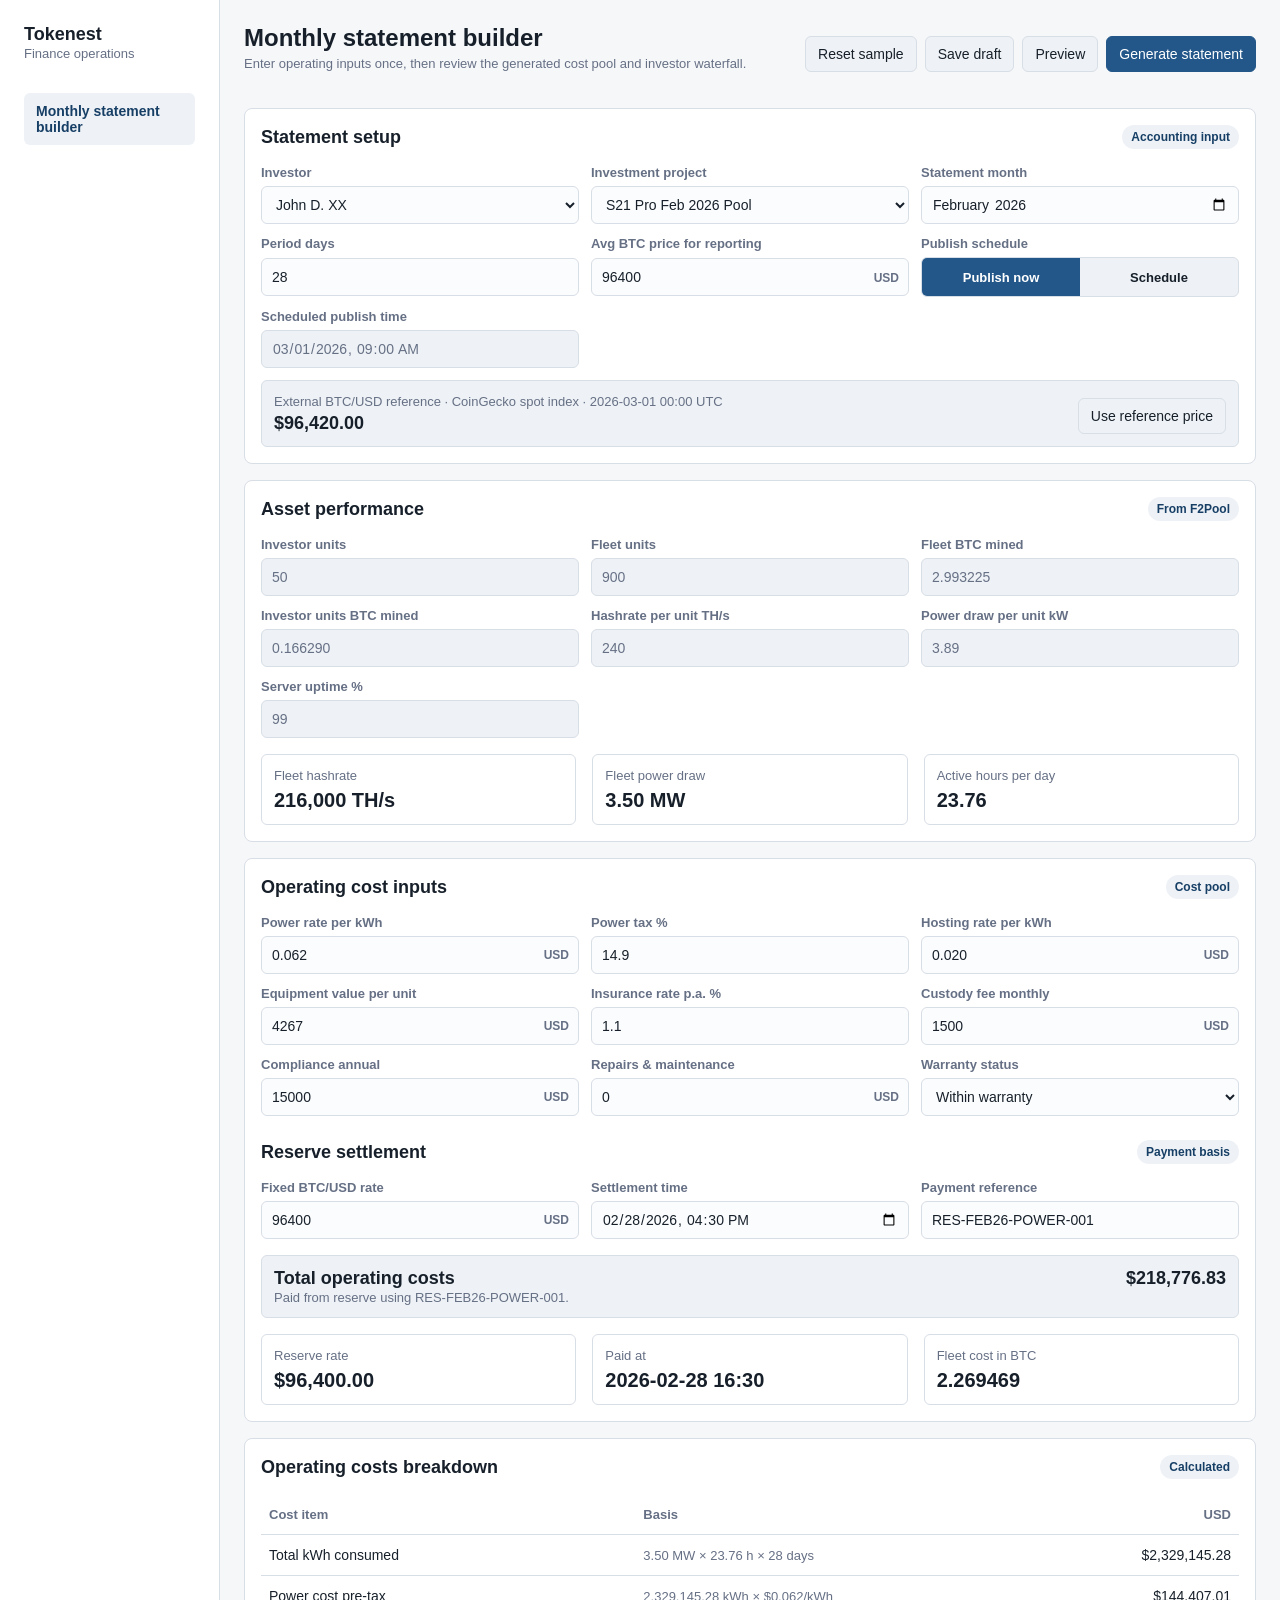
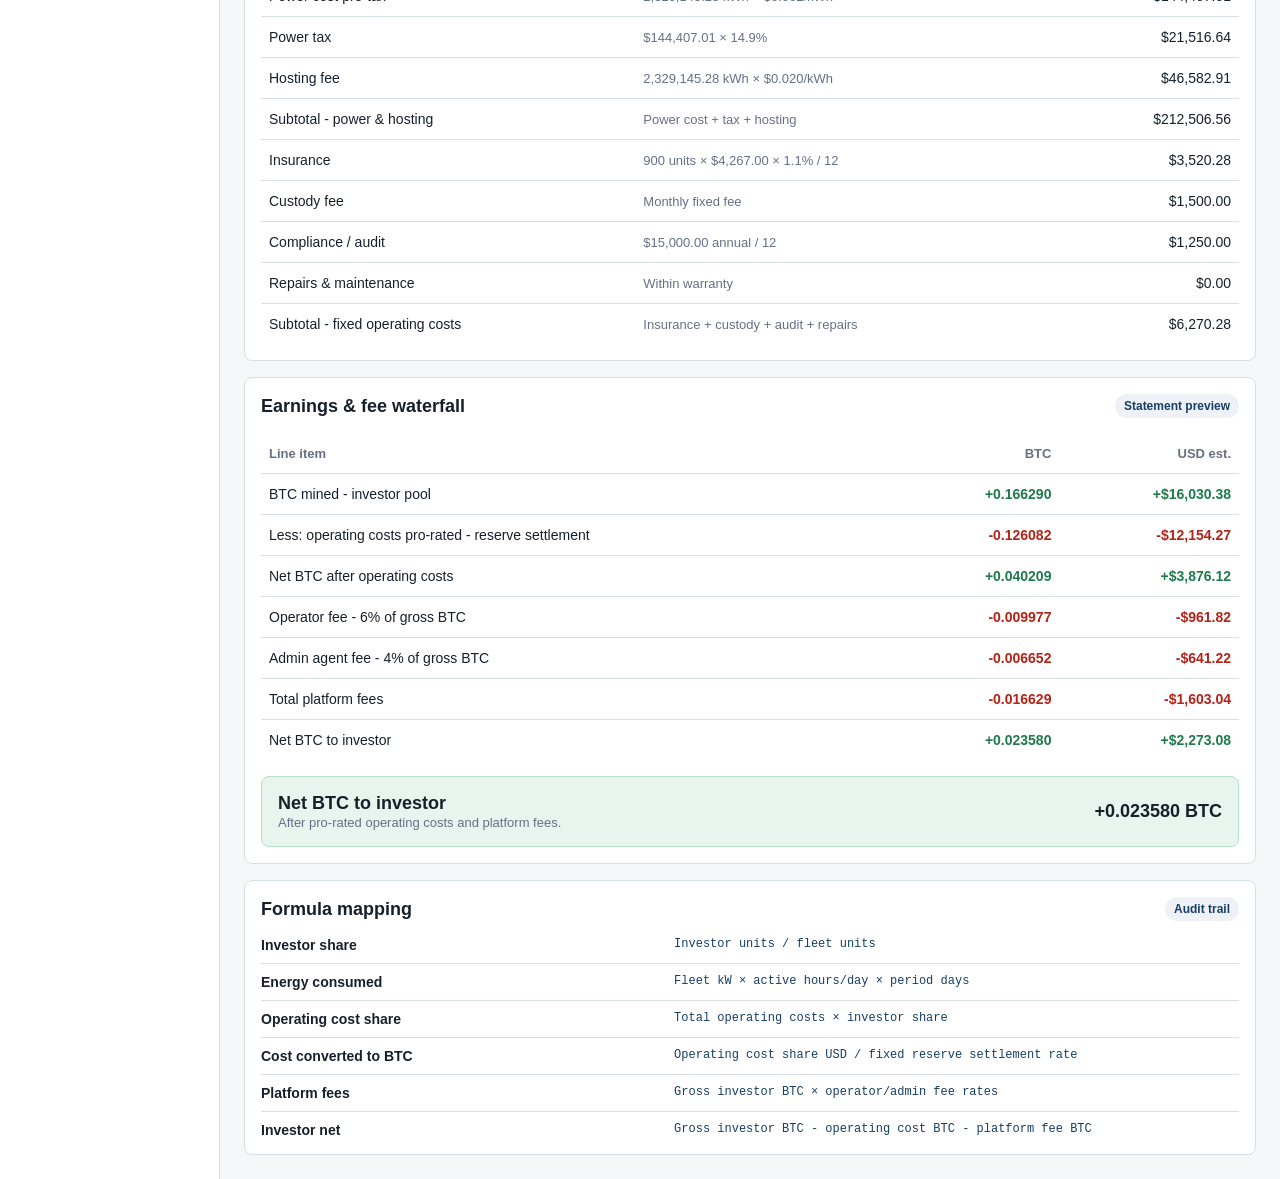
==== commit a1ebb84c: "Refine draft preview and asset performance fields" ====
--- a/agent-style-demo/apps/tokenest-accounting-statement/index.html
+++ b/agent-style-demo/apps/tokenest-accounting-statement/index.html
@@ -64,6 +64,25 @@
         outline: 0;
       }
 
+      .input-unit {
+        position: relative;
+      }
+
+      .input-unit input {
+        padding-right: 52px;
+      }
+
+      .input-unit span {
+        color: var(--color-muted);
+        font-size: 12px;
+        font-weight: 750;
+        pointer-events: none;
+        position: absolute;
+        right: 10px;
+        top: 50%;
+        transform: translateY(-50%);
+      }
+
       input:disabled,
       input[readonly],
       select:disabled {
@@ -315,6 +334,25 @@
         max-width: 860px;
         min-height: 1100px;
         padding: 38px 44px;
+        position: relative;
+      }
+
+      .draft-stamp {
+        border: 2px solid var(--color-danger);
+        border-radius: var(--radius-sm);
+        color: var(--color-danger);
+        display: none;
+        font-size: 28px;
+        font-weight: 800;
+        letter-spacing: 0;
+        padding: 8px 14px;
+        position: absolute;
+        right: 44px;
+        top: 92px;
+      }
+
+      .draft-stamp.visible {
+        display: inline-flex;
       }
 
       .pdf-topline {
@@ -458,6 +496,7 @@
           <div class="actions">
             <button class="btn secondary" type="button" id="resetBtn">Reset sample</button>
             <button class="btn secondary" type="button" id="saveDraftBtn">Save draft</button>
+            <button class="btn secondary" type="button" id="previewDraftBtn">Preview</button>
             <button class="btn primary" type="button" id="generateStatementBtn">Generate statement</button>
           </div>
         </header>
@@ -496,7 +535,10 @@
                 </div>
                 <div class="field">
                   <label for="btcPrice">Avg BTC price for reporting</label>
-                  <input id="btcPrice" type="number" min="0" step="100" value="96400">
+                  <div class="input-unit">
+                    <input id="btcPrice" type="number" min="0" step="100" value="96400">
+                    <span>USD</span>
+                  </div>
                 </div>
                 <div class="field">
                   <label>Publish schedule</label>
@@ -509,18 +551,6 @@
                   <label for="publishAt">Scheduled publish time</label>
                   <input id="publishAt" type="datetime-local" value="2026-03-01T09:00" disabled>
                 </div>
-                <div class="field">
-                  <label for="investorUnits">Investor units</label>
-                  <input id="investorUnits" type="number" min="0" step="1" value="50">
-                </div>
-                <div class="field">
-                  <label for="fleetUnits">Fleet units</label>
-                  <input id="fleetUnits" type="number" min="1" step="1" value="900">
-                </div>
-                <div class="field">
-                  <label for="grossBtc">Fleet BTC mined</label>
-                  <input id="grossBtc" type="number" min="0" step="0.000001" value="2.993226">
-                </div>
               </div>
               <div class="reference-strip">
                 <div>
@@ -538,6 +568,22 @@
               </div>
               <div class="form-grid">
                 <div class="field">
+                  <label for="investorUnits">Investor units</label>
+                  <input id="investorUnits" type="number" min="0" step="1" value="50" disabled>
+                </div>
+                <div class="field">
+                  <label for="fleetUnits">Fleet units</label>
+                  <input id="fleetUnits" type="number" min="1" step="1" value="900" disabled>
+                </div>
+                <div class="field">
+                  <label for="grossBtc">Fleet BTC mined</label>
+                  <input id="grossBtc" type="number" min="0" step="0.000001" value="2.993226" disabled>
+                </div>
+                <div class="field">
+                  <label for="investorBtcMined">Investor units BTC mined</label>
+                  <input id="investorBtcMined" type="number" min="0" step="0.000001" value="0.166290" disabled>
+                </div>
+                <div class="field">
                   <label for="hashratePerUnit">Hashrate per unit TH/s</label>
                   <input id="hashratePerUnit" type="number" min="0" step="1" value="240" disabled>
                 </div>
@@ -574,7 +620,10 @@
               <div class="form-grid">
                 <div class="field">
                   <label for="powerRate">Power rate per kWh</label>
-                  <input id="powerRate" type="number" min="0" step="0.001" value="0.062">
+                  <div class="input-unit">
+                    <input id="powerRate" type="number" min="0" step="0.001" value="0.062">
+                    <span>USD</span>
+                  </div>
                 </div>
                 <div class="field">
                   <label for="powerTaxRate">Power tax %</label>
@@ -582,11 +631,17 @@
                 </div>
                 <div class="field">
                   <label for="hostingRate">Hosting rate per kWh</label>
-                  <input id="hostingRate" type="number" min="0" step="0.001" value="0.020">
+                  <div class="input-unit">
+                    <input id="hostingRate" type="number" min="0" step="0.001" value="0.020">
+                    <span>USD</span>
+                  </div>
                 </div>
                 <div class="field">
                   <label for="equipmentValue">Equipment value per unit</label>
-                  <input id="equipmentValue" type="number" min="0" step="1" value="4267">
+                  <div class="input-unit">
+                    <input id="equipmentValue" type="number" min="0" step="1" value="4267">
+                    <span>USD</span>
+                  </div>
                 </div>
                 <div class="field">
                   <label for="insuranceRate">Insurance rate p.a. %</label>
@@ -594,15 +649,24 @@
                 </div>
                 <div class="field">
                   <label for="custodyFee">Custody fee monthly</label>
-                  <input id="custodyFee" type="number" min="0" step="1" value="1500">
+                  <div class="input-unit">
+                    <input id="custodyFee" type="number" min="0" step="1" value="1500">
+                    <span>USD</span>
+                  </div>
                 </div>
                 <div class="field">
                   <label for="auditAnnual">Compliance annual</label>
-                  <input id="auditAnnual" type="number" min="0" step="100" value="15000">
+                  <div class="input-unit">
+                    <input id="auditAnnual" type="number" min="0" step="100" value="15000">
+                    <span>USD</span>
+                  </div>
                 </div>
                 <div class="field">
                   <label for="maintenance">Repairs & maintenance</label>
-                  <input id="maintenance" type="number" min="0" step="100" value="0">
+                  <div class="input-unit">
+                    <input id="maintenance" type="number" min="0" step="100" value="0">
+                    <span>USD</span>
+                  </div>
                 </div>
                 <div class="field">
                   <label for="warrantyStatus">Warranty status</label>
@@ -619,7 +683,10 @@
               <div class="form-grid">
                 <div class="field">
                   <label for="settlementRate">Fixed BTC/USD rate</label>
-                  <input id="settlementRate" type="number" min="0" step="100" value="96400">
+                  <div class="input-unit">
+                    <input id="settlementRate" type="number" min="0" step="100" value="96400">
+                    <span>USD</span>
+                  </div>
                 </div>
                 <div class="field">
                   <label for="settlementAt">Settlement time</label>
@@ -758,6 +825,7 @@
           </div>
           <div class="actions">
             <button class="btn secondary" type="button" data-close-modal>Close</button>
+            <button class="btn secondary" type="button" id="downloadDraftBtn">Download draft</button>
             <button class="btn primary" type="button">Publish statement</button>
           </div>
         </div>
@@ -783,6 +851,7 @@
           </div>
 
           <article class="pdf-page" aria-label="Investor monthly mining statement PDF preview">
+            <div class="draft-stamp" id="draftStamp">DRAFT</div>
             <div class="pdf-topline">
               <div class="pdf-brand">
                 <strong>TKD Group</strong>
@@ -905,8 +974,10 @@
       };
 
       const externalReferencePrice = 96420;
+      const dailyBtcYieldPerTh = 0.0000004999107142857143;
       const ids = Object.keys(defaults);
       let latestData = {};
+      let previewIsDraft = false;
       const money = new Intl.NumberFormat("en-US", {
         style: "currency",
         currency: "USD",
@@ -984,10 +1055,10 @@
         const investorUnits = value("investorUnits");
         const fleetUnits = Math.max(value("fleetUnits"), 1);
         const share = investorUnits / fleetUnits;
-        const grossBtc = value("grossBtc");
         const uptime = value("uptime") / 100;
         const activeHours = 24 * uptime;
         const fleetHashrate = fleetUnits * value("hashratePerUnit");
+        const grossBtc = fleetHashrate * dailyBtcYieldPerTh * uptime * periodDays;
         const fleetKw = fleetUnits * value("powerDrawUnit");
         const fleetMw = fleetKw / 1000;
         const kwh = fleetKw * activeHours * periodDays;
@@ -1048,6 +1119,8 @@
           waterfallRowsData
         };
 
+        document.getElementById("grossBtc").value = grossBtc.toFixed(6);
+        document.getElementById("investorBtcMined").value = investorGrossBtc.toFixed(6);
         document.getElementById("fleetHashrate").textContent = `${number.format(fleetHashrate)} TH/s`;
         document.getElementById("fleetPower").textContent = `${fleetMw.toFixed(2)} MW`;
         document.getElementById("activeHours").textContent = activeHours.toFixed(2);
@@ -1096,7 +1169,8 @@
         return `<tr><td>${label}</td><td class="right">${btc(btcAmount)}</td><td class="right">${usd(usdAmount)}</td></tr>`;
       }
 
-      function fillPreview() {
+      function fillPreview(isDraft = false) {
+        previewIsDraft = isDraft;
         calculate();
         const investor = selectedOption("investorSelect");
         const project = selectedOption("projectSelect");
@@ -1106,7 +1180,10 @@
         document.getElementById("previewProject").textContent = project.value;
         document.getElementById("previewMonth").textContent = month || "Not set";
         document.getElementById("previewInvestor").textContent = investor.value;
-        document.getElementById("previewSchedule").textContent = schedule;
+        document.getElementById("previewSchedule").textContent = isDraft ? `${schedule} · Draft` : schedule;
+        document.getElementById("previewTitle").textContent = isDraft ? "PDF preview - draft" : "PDF preview";
+        document.getElementById("draftStamp").classList.toggle("visible", isDraft);
+        document.getElementById("downloadDraftBtn").hidden = !isDraft;
         document.getElementById("pdfProjectLine").textContent = project.value;
         document.getElementById("pdfProjectName").textContent = project.value;
         document.getElementById("pdfInvestorName").textContent = investor.value;
@@ -1132,6 +1209,21 @@
           .join("");
       }
 
+      function downloadDraft() {
+        fillPreview(true);
+        const investor = selectedOption("investorSelect").value.replaceAll(" ", "-").toLowerCase();
+        const month = document.getElementById("statementMonth").value || "statement";
+        const html = `<!doctype html><html><head><meta charset="utf-8"><title>Tokenest statement draft</title><style>${document.querySelector("style").textContent}</style></head><body>${document.querySelector(".pdf-page").outerHTML}</body></html>`;
+        const blob = new Blob([html], { type: "text/html" });
+        const link = document.createElement("a");
+        link.href = URL.createObjectURL(blob);
+        link.download = `tokenest-${investor}-${month}-draft.html`;
+        document.body.appendChild(link);
+        link.click();
+        URL.revokeObjectURL(link.href);
+        link.remove();
+      }
+
       ids.forEach((id) => document.getElementById(id).addEventListener("input", calculate));
       ["settlementAt", "settlementRef"].forEach((id) => document.getElementById(id).addEventListener("input", calculate));
       ["investorSelect", "statementMonth", "publishAt"].forEach((id) => {
@@ -1151,10 +1243,15 @@
       });
       document.getElementById("warrantyStatus").addEventListener("change", calculate);
       document.getElementById("saveDraftBtn").addEventListener("click", () => openModal("draftModal"));
-      document.getElementById("generateStatementBtn").addEventListener("click", () => {
-        fillPreview();
+      document.getElementById("previewDraftBtn").addEventListener("click", () => {
+        fillPreview(true);
         openModal("previewModal");
       });
+      document.getElementById("generateStatementBtn").addEventListener("click", () => {
+        fillPreview(false);
+        openModal("previewModal");
+      });
+      document.getElementById("downloadDraftBtn").addEventListener("click", downloadDraft);
       document.querySelectorAll("[data-close-modal]").forEach((button) => {
         button.addEventListener("click", closeModals);
       });
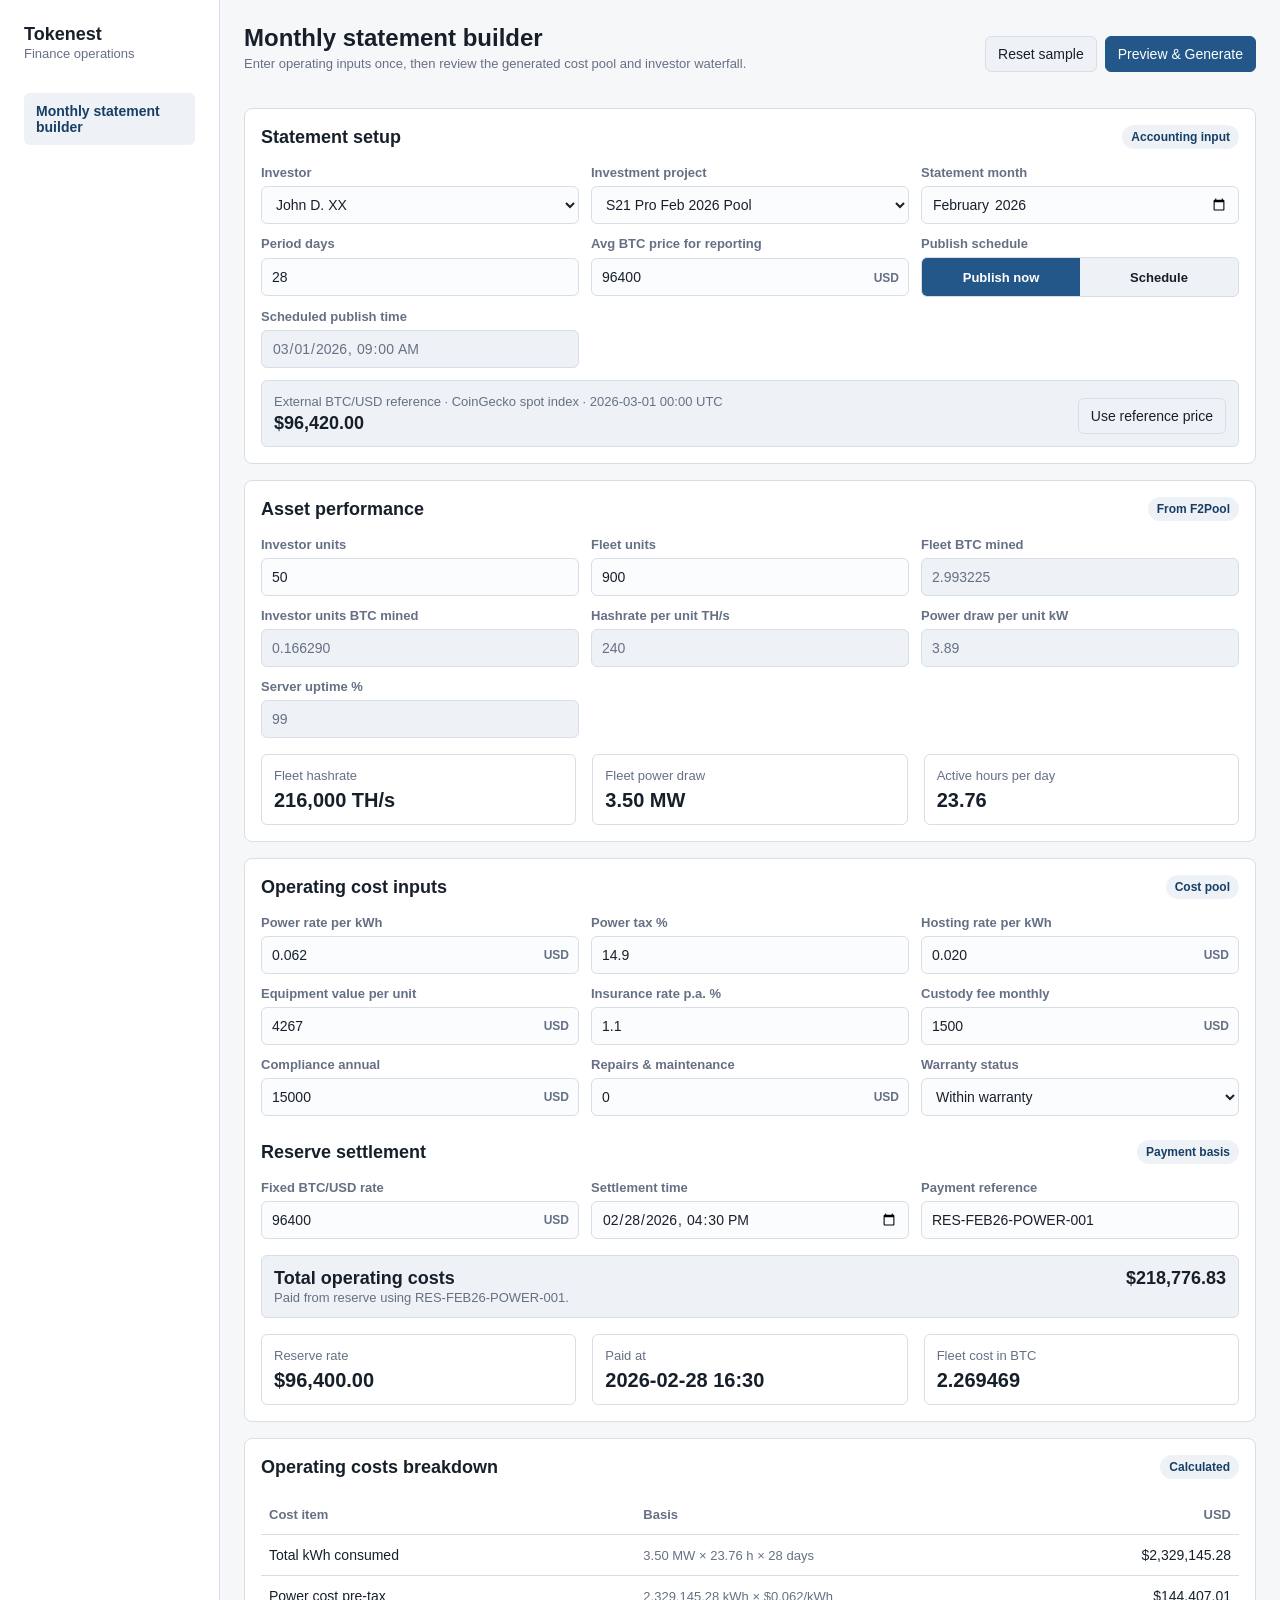
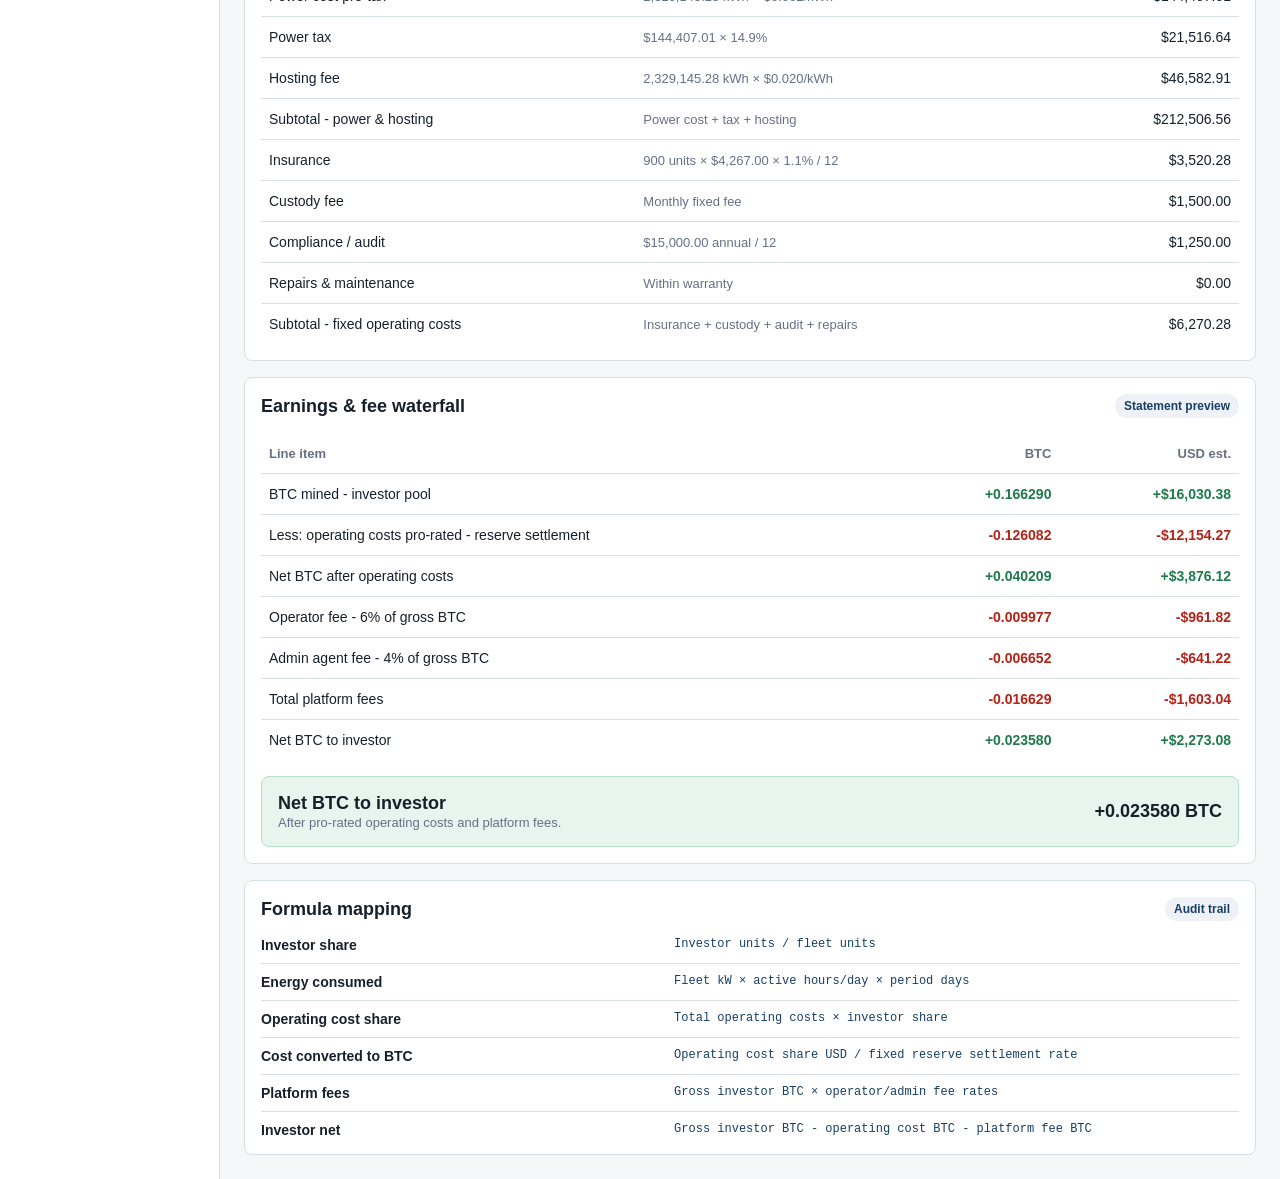
==== commit 63e1bdd6: "Simplify preview generation workflow" ====
--- a/agent-style-demo/apps/tokenest-accounting-statement/index.html
+++ b/agent-style-demo/apps/tokenest-accounting-statement/index.html
@@ -310,15 +310,22 @@
       .summary-strip {
         display: grid;
         gap: 12px;
-        grid-template-columns: repeat(4, minmax(0, 1fr));
+        grid-template-columns: repeat(2, minmax(0, 1fr));
         margin-bottom: var(--space-md);
+        margin-left: auto;
+        margin-right: auto;
+        max-width: 720px;
       }
 
       .summary-item {
+        align-items: center;
         background: var(--color-surface-muted);
         border: 1px solid var(--color-border);
         border-radius: var(--radius-sm);
+        display: grid;
+        min-height: 78px;
         padding: 12px;
+        text-align: center;
       }
 
       .summary-item strong {
@@ -495,9 +502,7 @@
           </div>
           <div class="actions">
             <button class="btn secondary" type="button" id="resetBtn">Reset sample</button>
-            <button class="btn secondary" type="button" id="saveDraftBtn">Save draft</button>
-            <button class="btn secondary" type="button" id="previewDraftBtn">Preview</button>
-            <button class="btn primary" type="button" id="generateStatementBtn">Generate statement</button>
+            <button class="btn primary" type="button" id="previewGenerateBtn">Preview & Generate</button>
           </div>
         </header>
 
@@ -569,11 +574,11 @@
               <div class="form-grid">
                 <div class="field">
                   <label for="investorUnits">Investor units</label>
-                  <input id="investorUnits" type="number" min="0" step="1" value="50" disabled>
+                  <input id="investorUnits" type="number" min="0" step="1" value="50">
                 </div>
                 <div class="field">
                   <label for="fleetUnits">Fleet units</label>
-                  <input id="fleetUnits" type="number" min="1" step="1" value="900" disabled>
+                  <input id="fleetUnits" type="number" min="1" step="1" value="900">
                 </div>
                 <div class="field">
                   <label for="grossBtc">Fleet BTC mined</label>
@@ -825,8 +830,9 @@
           </div>
           <div class="actions">
             <button class="btn secondary" type="button" data-close-modal>Close</button>
+            <button class="btn secondary" type="button" id="modalSaveDraftBtn">Save Draft</button>
             <button class="btn secondary" type="button" id="downloadDraftBtn">Download draft</button>
-            <button class="btn primary" type="button">Publish statement</button>
+            <button class="btn primary" type="button">Publish</button>
           </div>
         </div>
         <div class="modal-body">
@@ -1183,7 +1189,6 @@
         document.getElementById("previewSchedule").textContent = isDraft ? `${schedule} · Draft` : schedule;
         document.getElementById("previewTitle").textContent = isDraft ? "PDF preview - draft" : "PDF preview";
         document.getElementById("draftStamp").classList.toggle("visible", isDraft);
-        document.getElementById("downloadDraftBtn").hidden = !isDraft;
         document.getElementById("pdfProjectLine").textContent = project.value;
         document.getElementById("pdfProjectName").textContent = project.value;
         document.getElementById("pdfInvestorName").textContent = investor.value;
@@ -1242,15 +1247,11 @@
         });
       });
       document.getElementById("warrantyStatus").addEventListener("change", calculate);
-      document.getElementById("saveDraftBtn").addEventListener("click", () => openModal("draftModal"));
-      document.getElementById("previewDraftBtn").addEventListener("click", () => {
+      document.getElementById("previewGenerateBtn").addEventListener("click", () => {
         fillPreview(true);
         openModal("previewModal");
       });
-      document.getElementById("generateStatementBtn").addEventListener("click", () => {
-        fillPreview(false);
-        openModal("previewModal");
-      });
+      document.getElementById("modalSaveDraftBtn").addEventListener("click", () => openModal("draftModal"));
       document.getElementById("downloadDraftBtn").addEventListener("click", downloadDraft);
       document.querySelectorAll("[data-close-modal]").forEach((button) => {
         button.addEventListener("click", closeModals);
